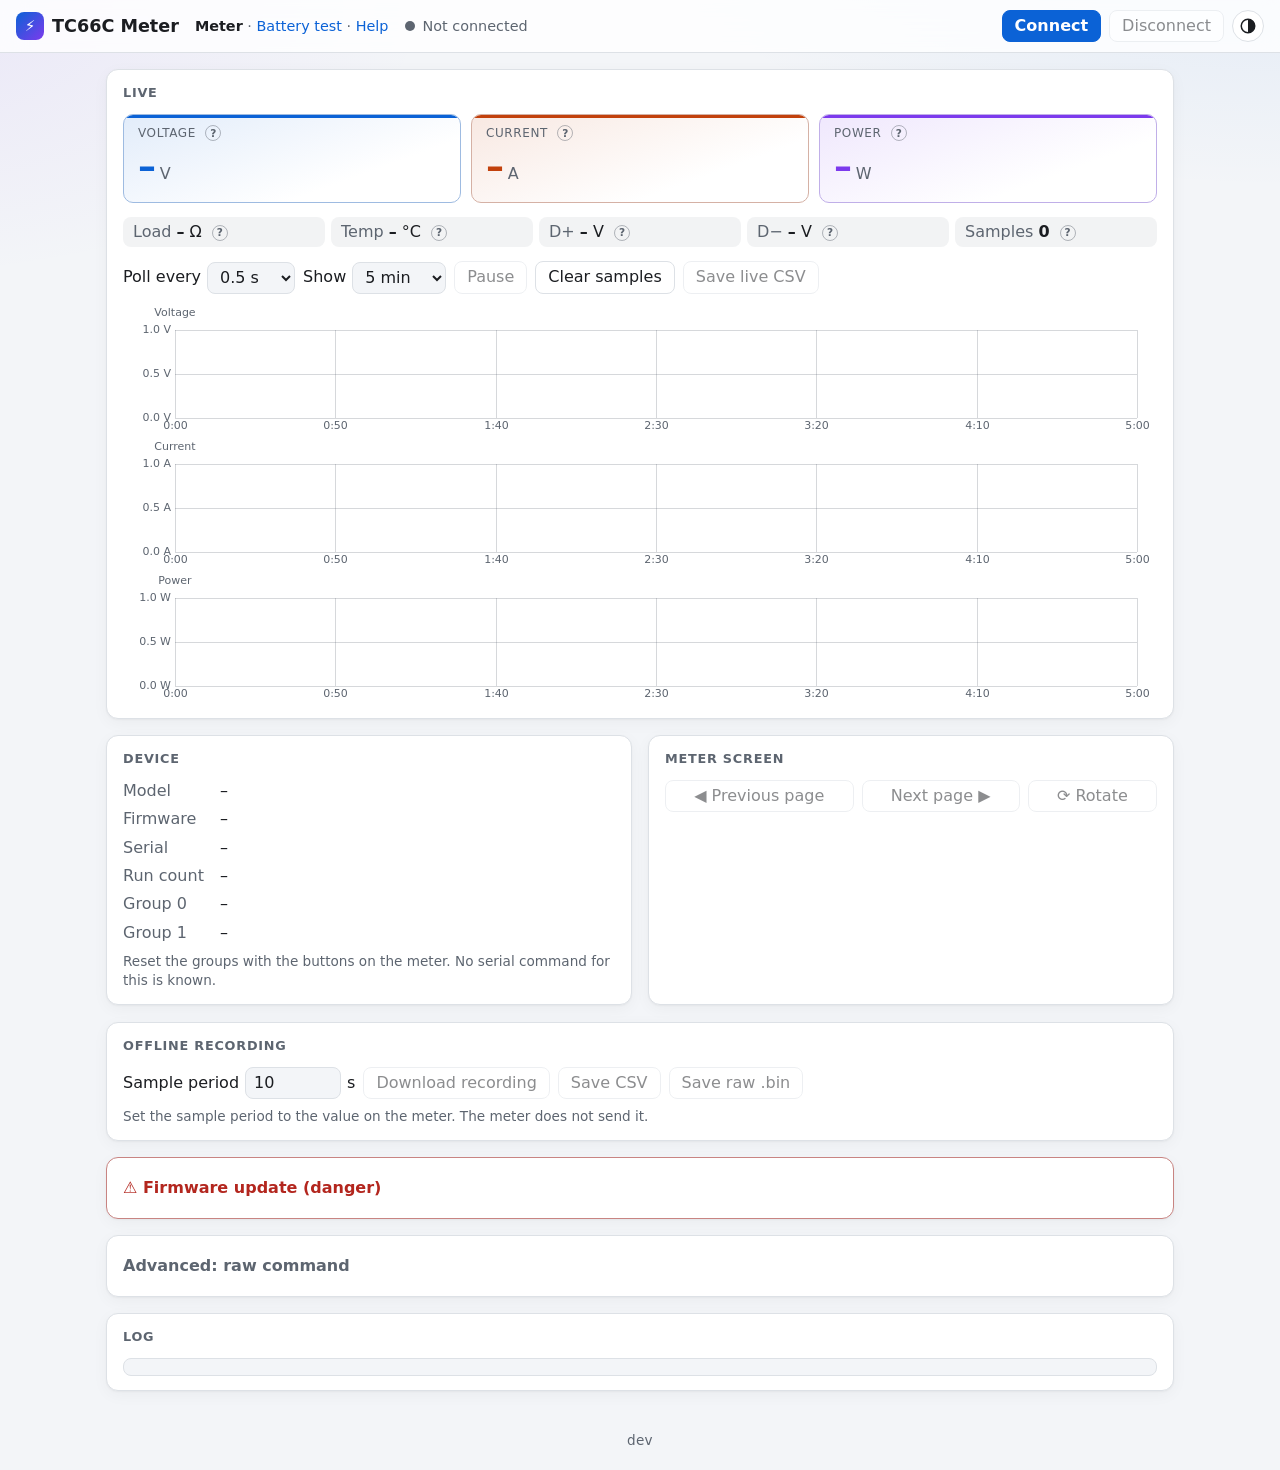
==== index.html @ 9e7e4afb "feat: add a help page and polish the value popovers Add help.html with a short description, a device" ====
<!doctype html>
<html lang="en">
<head>
<meta charset="utf-8">
<meta name="viewport" content="width=device-width, initial-scale=1, viewport-fit=cover">
<meta name="color-scheme" content="light dark">
<script>
// Apply the stored color scheme before the first paint. js/app.js has the toggle logic.
try { var s = localStorage.getItem('color-scheme'); document.querySelector('meta[name="color-scheme"]').content = (s === 'light' || s === 'dark') ? s : 'light dark'; } catch {}
</script>
<meta name="theme-color" content="#ffffff" media="(prefers-color-scheme: light)">
<meta name="theme-color" content="#1c1f23" media="(prefers-color-scheme: dark)">
<title>TC66C Meter</title>
<link rel="manifest" href="manifest.webmanifest">
<link rel="icon" href="icon.svg" type="image/svg+xml">
<link rel="stylesheet" href="css/style.css">
</head>
<body>
<header>
  <h1><span class="logo" aria-hidden="true">⚡</span>TC66C Meter</h1>
  <nav class="page-nav"><span aria-current="page">Meter</span> · <a href="battery.html">Battery test</a> · <a href="help.html">Help</a></nav>
  <div class="status" role="status" aria-live="polite">
    <span class="dot" id="status-dot"></span><span id="status-text">Not connected</span>
  </div>
  <div class="row header-actions">
    <button class="primary" id="connect">Connect</button>
    <button id="disconnect" disabled>Disconnect</button>
    <button class="icon-button" id="theme-toggle" data-theme-toggle type="button" aria-label="Theme: auto">
      <svg class="icon-auto" aria-hidden="true" viewBox="0 0 24 24" width="18" height="18"><circle cx="12" cy="12" r="9" fill="none" stroke="currentColor" stroke-width="2" /><path d="M12 3a9 9 0 0 1 0 18Z" fill="currentColor" /></svg>
      <svg class="icon-sun" aria-hidden="true" viewBox="0 0 24 24" width="18" height="18"><g fill="none" stroke="currentColor" stroke-width="2" stroke-linecap="round"><circle cx="12" cy="12" r="4.5" /><path d="M12 2v2M12 20v2M2 12h2M20 12h2M4.9 4.9l1.4 1.4M17.7 17.7l1.4 1.4M4.9 19.1l1.4-1.4M17.7 6.3l1.4-1.4" /></g></svg>
      <svg class="icon-moon" aria-hidden="true" viewBox="0 0 24 24" width="18" height="18"><path fill="currentColor" d="M21 12.8A9 9 0 1 1 11.2 3a7 7 0 0 0 9.8 9.8Z" /></svg>
      <span class="visually-hidden" data-theme-label>Theme: auto</span>
    </button>
  </div>
</header>
<main>
  <section id="unsupported" class="error-message" hidden>
    This browser has no Web Serial API. Use Chrome or Edge (or Firefox 151+), and open the page from a local file or from localhost/https.
  </section>

  <section aria-labelledby="live-heading">
    <h2 id="live-heading">Live</h2>
    <div class="readouts">
      <div class="readout voltage"><div class="label" data-unit="V">Voltage <button type="button" class="help-btn" popovertarget="help-voltage" aria-label="What is voltage?">?</button></div><span class="value" id="value-voltage">–</span><span class="unit">V</span></div>
      <div class="readout current"><div class="label" data-unit="A">Current <button type="button" class="help-btn" popovertarget="help-current" aria-label="What is current?">?</button></div><span class="value" id="value-current">–</span><span class="unit">A</span></div>
      <div class="readout power"><div class="label" data-unit="W">Power <button type="button" class="help-btn" popovertarget="help-power" aria-label="What is power?">?</button></div><span class="value" id="value-power">–</span><span class="unit">W</span></div>
    </div>
    <div class="secondary-values">
      <div><span>Load </span><b id="value-resistance">–</b> Ω <button type="button" class="help-btn" popovertarget="help-resistance" aria-label="What is load resistance?">?</button></div>
      <div><span>Temp </span><b id="value-temperature">–</b> °C <button type="button" class="help-btn" popovertarget="help-temperature" aria-label="What is temperature?">?</button></div>
      <div><span>D+ </span><b id="value-data-plus">–</b> V <button type="button" class="help-btn" popovertarget="help-data-plus" aria-label="What is D+?">?</button></div>
      <div><span>D− </span><b id="value-data-minus">–</b> V <button type="button" class="help-btn" popovertarget="help-data-minus" aria-label="What is D−?">?</button></div>
      <div><span>Samples </span><b id="value-sample-count">0</b> <button type="button" class="help-btn" popovertarget="help-sample-count" aria-label="What is the sample count?">?</button></div>
    </div>
    <!-- Help texts for the live values. Each one opens from its "?" button. -->
    <div popover id="help-voltage" class="help-pop">Bus voltage (VBUS) across the USB connector.</div>
    <div popover id="help-current" class="help-pop">Current on the bus. It rises when the load draws power.</div>
    <div popover id="help-power" class="help-pop">Power now. Power is voltage times current.</div>
    <div popover id="help-resistance" class="help-pop">Load resistance. The meter computes it from the voltage and the current.</div>
    <div popover id="help-temperature" class="help-pop">Internal temperature of the meter.</div>
    <div popover id="help-data-plus" class="help-pop">Voltage on the USB D+ data line. A charger sets D+ and D− to tell the device how much current it can draw. This is the charge mode.</div>
    <div popover id="help-data-minus" class="help-pop">Voltage on the USB D− data line. With D+, it shows the charger handshake, for example USB BC1.2 or Quick Charge.</div>
    <div popover id="help-sample-count" class="help-pop">Number of readings since you connected.</div>
    <div class="row">
      <label>Poll every
        <select id="poll-interval">
          <option value="250">0.25 s</option>
          <option value="500" selected>0.5 s</option>
          <option value="1000">1 s</option>
          <option value="2000">2 s</option>
          <option value="5000">5 s</option>
        </select>
      </label>
      <label>Show
        <select id="chart-window">
          <option value="60">1 min</option>
          <option value="300" selected>5 min</option>
          <option value="900">15 min</option>
          <option value="3600">1 h</option>
          <option value="0">all</option>
        </select>
      </label>
      <button id="pause" disabled>Pause</button>
      <button id="clear">Clear samples</button>
      <button id="save-live" disabled>Save live CSV</button>
    </div>
    <div class="charts" role="img" aria-label="Charts of voltage, current and power over time. The current values are shown above.">
      <canvas class="strip" id="chart-voltage"></canvas>
      <canvas class="strip" id="chart-current"></canvas>
      <canvas class="strip" id="chart-power"></canvas>
    </div>
  </section>

  <div class="two-columns">
    <section aria-labelledby="device-heading">
      <h2 id="device-heading">Device</h2>
      <dl class="info">
        <dt>Model</dt><dd id="device-model">–</dd>
        <dt>Firmware</dt><dd id="device-firmware">–</dd>
        <dt>Serial</dt><dd id="device-serial">–</dd>
        <dt>Run count</dt><dd id="device-run-count">–</dd>
        <dt>Group 0</dt><dd id="device-group-0">–</dd>
        <dt>Group 1</dt><dd id="device-group-1">–</dd>
      </dl>
      <p class="hint">Reset the groups with the buttons on the meter. No serial command for this is known.</p>
    </section>

    <section aria-labelledby="screen-heading">
      <h2 id="screen-heading">Meter screen</h2>
      <div class="row">
        <button data-command="lastp" disabled>◀ Previous page</button>
        <button data-command="nextp" disabled>Next page ▶</button>
        <button data-command="rotat" disabled>⟳ Rotate</button>
      </div>
    </section>
  </div>

  <section aria-labelledby="recording-heading">
    <h2 id="recording-heading">Offline recording</h2>
    <div class="row">
      <label>Sample period <input type="number" id="sample-period" min="1" max="3600" step="1" value="10"> s</label>
      <button id="download-recording" disabled>Download recording</button>
      <button id="save-recording-csv" disabled>Save CSV</button>
      <button id="save-recording-bin" disabled>Save raw .bin</button>
      <span id="recording-progress" class="hint" role="status"></span>
    </div>
    <p class="hint">Set the sample period to the value on the meter. The meter does not send it.</p>
    <div class="summary" id="recording-summary" hidden></div>
    <div class="charts" id="recording-charts" hidden role="img" aria-label="Charts of the offline recording. The summary is shown above.">
      <canvas class="strip" id="recording-chart-voltage"></canvas>
      <canvas class="strip" id="recording-chart-current"></canvas>
      <canvas class="strip" id="recording-chart-power"></canvas>
    </div>
  </section>

  <section class="danger" aria-labelledby="update-heading">
    <details id="update-details">
      <summary id="update-heading">⚠ Firmware update (danger)</summary>

      <div class="warn-box" role="alert">
        <strong>Warning.</strong> A firmware update can make the meter unusable (a "brick").
        <ul>
          <li>Flash <strong>only</strong> an official TC66 firmware image. A wrong file can destroy the meter.</li>
          <li>Do <strong>not</strong> unplug the meter during the update.</li>
          <li>Use a direct USB port. Do not use a hub.</li>
        </ul>
      </div>

      <h3>Step 1 — Enter bootloader mode</h3>
      <ol class="steps">
        <li>Disconnect the meter.</li>
        <li>Press and hold the <strong>K1</strong> button.</li>
        <li>Connect the meter while you hold K1.</li>
        <li>Release K1.</li>
        <li>Click <strong>Connect</strong> at the top, then <strong>Check mode</strong> below.</li>
      </ol>
      <div class="row">
        <button id="check-mode" disabled>Check mode</button>
        <span>Mode: <b id="update-mode">unknown</b></span>
      </div>

      <h3>Step 2 — Choose the firmware file</h3>
      <div class="row">
        <input type="file" id="firmware-file" accept=".bin,application/octet-stream">
      </div>
      <p id="firmware-info" class="hint"></p>

      <h3>Step 3 — Flash</h3>
      <label class="confirm">
        <input type="checkbox" id="update-confirm">
        I understand this can permanently brick the meter.
      </label>
      <div class="row">
        <button id="flash" class="danger-button" disabled>Flash firmware</button>
        <span id="flash-status" class="hint" role="status"></span>
      </div>
      <progress id="flash-progress" max="100" value="0" hidden></progress>
    </details>
  </section>

  <section aria-labelledby="raw-heading">
    <details>
      <summary id="raw-heading">Advanced: raw command</summary>
      <p class="hint">Sends ASCII text with no terminator, then shows all bytes until 0.5 s of silence. <b>update</b> puts the meter into the bootloader.</p>
      <form class="row" id="raw-form">
        <input id="raw-command" placeholder="e.g. query" autocomplete="off" spellcheck="false" maxlength="64">
        <button id="raw-send" type="submit" disabled>Send</button>
      </form>
      <pre id="raw-output" hidden></pre>
    </details>
  </section>

  <section aria-labelledby="log-heading">
    <h2 id="log-heading">Log</h2>
    <pre id="log" aria-live="polite"></pre>
  </section>
</main>
<footer class="app-foot">
  <span class="app-version" data-app-version>dev</span>
  <button class="link-button" id="app-update" data-app-update type="button" hidden>Update available — reload</button>
</footer>
<script src="js/version.js"></script>
<script src="js/tc66.js"></script>
<script src="js/chart.js"></script>
<script src="js/theme.js"></script>
<script src="js/app.js"></script>
<script src="js/pwa.js"></script>
<script src="js/update.js"></script>
</body>
</html>
---- css/style.css ----
:root {
  color-scheme: light dark;

  /* The theme toggle sets the meta element. These rules map it to the color-scheme property. */
  &:has(> head > meta[name="color-scheme"][content="light"]) { color-scheme: light; }
  &:has(> head > meta[name="color-scheme"][content="dark"]) { color-scheme: dark; }

  --background-light: #f3f5f8;
  --background-dark: #0f1114;
  --panel-light: #ffffff;
  --panel-dark: #1a1d22;
  --text-light: #1b1d21;
  --text-dark: #e6e8eb;
  --muted-light: #5d6570;
  --muted-dark: #9aa3ad;
  --border-light: #dde1e6;
  --border-dark: #2c3138;
  --accent-light: #0b62d6;
  --accent-dark: #5aa2ff;
  --on-accent-light: #ffffff;
  --on-accent-dark: #0b1a2e;
  --danger-light: #b3261e;
  --danger-dark: #ff8a80;
  --success-light: #1a7f37;
  --success-dark: #56d364;
  --voltage-light: #0b62d6;
  --voltage-dark: #5aa2ff;
  --current-light: #c2410c;
  --current-dark: #fb923c;
  --power-light: #7c3aed;
  --power-dark: #c4a1ff;

  /* Fallback for browsers without light-dark(): follow the system preference only. */
  --color-background: var(--background-light);
  --color-panel: var(--panel-light);
  --color-text: var(--text-light);
  --color-muted: var(--muted-light);
  --color-border: var(--border-light);
  --color-accent: var(--accent-light);
  --color-on-accent: var(--on-accent-light);
  --color-danger: var(--danger-light);
  --color-success: var(--success-light);
  --color-voltage: var(--voltage-light);
  --color-current: var(--current-light);
  --color-power: var(--power-light);

  @media (prefers-color-scheme: dark) {
    --color-background: var(--background-dark);
    --color-panel: var(--panel-dark);
    --color-text: var(--text-dark);
    --color-muted: var(--muted-dark);
    --color-border: var(--border-dark);
    --color-accent: var(--accent-dark);
    --color-on-accent: var(--on-accent-dark);
    --color-danger: var(--danger-dark);
    --color-success: var(--success-dark);
    --color-voltage: var(--voltage-dark);
    --color-current: var(--current-dark);
    --color-power: var(--power-dark);
  }

  /* light-dark() follows the color-scheme property, so the theme toggle works. */
  @supports (color: light-dark(white, black)) {
    --color-background: light-dark(var(--background-light), var(--background-dark));
    --color-panel: light-dark(var(--panel-light), var(--panel-dark));
    --color-text: light-dark(var(--text-light), var(--text-dark));
    --color-muted: light-dark(var(--muted-light), var(--muted-dark));
    --color-border: light-dark(var(--border-light), var(--border-dark));
    --color-accent: light-dark(var(--accent-light), var(--accent-dark));
    --color-on-accent: light-dark(var(--on-accent-light), var(--on-accent-dark));
    --color-danger: light-dark(var(--danger-light), var(--danger-dark));
    --color-success: light-dark(var(--success-light), var(--success-dark));
    --color-voltage: light-dark(var(--voltage-light), var(--voltage-dark));
    --color-current: light-dark(var(--current-light), var(--current-dark));
    --color-power: light-dark(var(--power-light), var(--power-dark));
  }

  --chart-grid: color-mix(in srgb, var(--color-muted) 25%, transparent);
  --chart-text: var(--color-muted);
  --shadow: 0 1px 2px rgb(0 0 0 / 0.04), 0 4px 16px rgb(0 0 0 / 0.04);
  --radius: 12px;
  --gutter: 16px;
  --target-size: 32px;
  @media (pointer: coarse) { --target-size: 44px; }
  @media (max-width: 480px) { --gutter: 10px; }

  accent-color: var(--color-accent);
  scrollbar-color: color-mix(in srgb, var(--color-muted) 60%, transparent) transparent;
  font-family: system-ui, -apple-system, "Segoe UI", Roboto, sans-serif;
}

* { box-sizing: border-box; }
[hidden] { display: none !important; }

.visually-hidden {
  position: absolute;
  width: 1px;
  height: 1px;
  overflow: hidden;
  clip-path: inset(50%);
  white-space: nowrap;
}

body {
  margin: 0;
  min-height: 100dvh;
  background:
    radial-gradient(60rem 30rem at 100% -10%, color-mix(in srgb, var(--color-accent) 10%, transparent), transparent 70%),
    radial-gradient(50rem 25rem at -10% 0%, color-mix(in srgb, var(--color-power) 8%, transparent), transparent 70%),
    var(--color-background);
  color: var(--color-text);
  line-height: 1.4;
  overflow-wrap: anywhere;
}

h1, h2, h3 { text-wrap: balance; }
p, li { text-wrap: pretty; }

/* ---------- Header ---------- */

header {
  display: flex;
  flex-wrap: wrap;
  gap: 8px 16px;
  align-items: center;
  padding: 10px max(var(--gutter), env(safe-area-inset-right, 0px)) 10px max(var(--gutter), env(safe-area-inset-left, 0px));
  padding-top: max(10px, env(safe-area-inset-top, 0px));
  border-bottom: 1px solid var(--color-border);
  background: color-mix(in srgb, var(--color-panel) 80%, transparent);
  backdrop-filter: blur(12px) saturate(1.4);
  position: sticky;
  top: 0;
  z-index: 10;
}
header h1 {
  font-size: 1.1rem;
  margin: 0;
  display: flex;
  align-items: center;
  gap: 8px;
  white-space: nowrap;
}
.logo {
  display: inline-grid;
  place-items: center;
  width: 28px;
  height: 28px;
  border-radius: 8px;
  font-size: 0.95rem;
  background: linear-gradient(135deg, var(--color-voltage), var(--color-power));
  color: #fff;
}
header .status { margin-right: auto; }
.header-actions { flex-wrap: nowrap; }

.icon-button {
  display: inline-grid;
  place-items: center;
  padding: 0;
  min-width: var(--target-size);
  border-radius: 50%;
}
.icon-button svg { grid-area: 1 / 1; transition: transform 0.3s ease, opacity 0.3s ease; }

/* The toggle shows the current state: an auto icon, a sun (light) or a moon (dark).
   js/theme.js sets data-state on the button. */
.icon-auto, .icon-sun, .icon-moon { display: none; }
[data-theme-toggle][data-state="auto"] .icon-auto,
[data-theme-toggle][data-state="light"] .icon-sun,
[data-theme-toggle][data-state="dark"] .icon-moon { display: revert; }

/* ---------- Layout ---------- */

main {
  max-width: 1100px;
  margin: 0 auto;
  padding: var(--gutter);
  padding-left: max(var(--gutter), env(safe-area-inset-left, 0px));
  padding-right: max(var(--gutter), env(safe-area-inset-right, 0px));
  padding-bottom: max(var(--gutter), env(safe-area-inset-bottom, 0px));
  display: grid;
  gap: var(--gutter);
}

section {
  background: var(--color-panel);
  border: 1px solid var(--color-border);
  border-radius: var(--radius);
  box-shadow: var(--shadow);
  padding: 14px 16px;
  min-width: 0;
  container-type: inline-size;
}

h2 {
  font-size: 0.8rem;
  margin: 0 0 12px;
  color: var(--color-muted);
  font-weight: 600;
  text-transform: uppercase;
  letter-spacing: 0.06em;
}

/* ---------- Controls ---------- */

button, select, input { font: inherit; color: inherit; }
button, select, input:not([type="checkbox"], [type="radio"], [type="file"]) { min-height: var(--target-size); }
button {
  background: var(--color-panel);
  border: 1px solid var(--color-border);
  border-radius: 8px;
  padding: 4px 12px;
  cursor: pointer;
  transition: border-color 0.15s, background-color 0.15s, transform 0.1s;
}
button:hover:not(:disabled) {
  border-color: var(--color-accent);
  background: color-mix(in srgb, var(--color-accent) 6%, var(--color-panel));
}
button:active:not(:disabled) { transform: scale(0.97); }
button:disabled { opacity: 0.5; cursor: not-allowed; }
button.primary {
  background: var(--color-accent);
  border-color: var(--color-accent);
  color: var(--color-on-accent);
  font-weight: 600;
}
button.primary:hover:not(:disabled) { background: color-mix(in srgb, var(--color-accent) 85%, var(--color-text)); }
:focus-visible { outline: 2px solid var(--color-accent); outline-offset: 2px; }
select, input {
  background: var(--color-background);
  border: 1px solid var(--color-border);
  border-radius: 8px;
  padding: 4px 8px;
}
input[type="number"] { width: 6em; }
label { display: inline-flex; gap: 6px; align-items: center; }

.row { display: flex; flex-wrap: wrap; gap: 8px; align-items: center; }

/* ---------- Status ---------- */

.status { display: flex; align-items: center; gap: 8px; color: var(--color-muted); font-size: 0.9rem; }
.dot { width: 10px; height: 10px; border-radius: 50%; background: var(--color-muted); flex: none; }
.dot.on { background: var(--color-success); animation: pulse 2s ease-out infinite; }
.dot.error { background: var(--color-danger); }
@keyframes pulse {
  from { box-shadow: 0 0 0 0 color-mix(in srgb, var(--color-success) 60%, transparent); }
  to { box-shadow: 0 0 0 8px transparent; }
}

/* ---------- Live readouts ---------- */

.readouts {
  display: grid;
  grid-template-columns: repeat(auto-fit, minmax(150px, 1fr));
  gap: 10px;
  margin-bottom: 14px;
}
.readout {
  --tint: var(--color-accent);
  position: relative;
  overflow: hidden;
  border: 1px solid color-mix(in srgb, var(--tint) 30%, var(--color-border));
  border-radius: 10px;
  padding: 10px 14px;
  background: linear-gradient(160deg, color-mix(in srgb, var(--tint) 12%, var(--color-panel)), var(--color-panel) 70%);
}
.readout::before {
  content: "";
  position: absolute;
  inset: 0 0 auto;
  height: 3px;
  background: var(--tint);
}
.readout.voltage { --tint: var(--color-voltage); }
.readout.current { --tint: var(--color-current); }
.readout.power { --tint: var(--color-power); }
.readout .label { font-size: 0.75rem; color: var(--color-muted); text-transform: uppercase; letter-spacing: 0.05em; }
.readout .value {
  font-size: clamp(1.5rem, 1rem + 2vw, 2.25rem);
  font-variant-numeric: tabular-nums;
  font-weight: 650;
  color: var(--tint);
  letter-spacing: -0.01em;
}
.readout .unit { font-size: 1rem; color: var(--color-muted); margin-left: 4px; }

.secondary-values {
  display: grid;
  grid-template-columns: repeat(auto-fit, minmax(130px, 1fr));
  gap: 6px;
  margin-bottom: 14px;
  font-variant-numeric: tabular-nums;
}
.secondary-values > div {
  padding: 4px 10px;
  border-radius: 8px;
  background: color-mix(in srgb, var(--color-muted) 8%, transparent);
}
.secondary-values span { color: var(--color-muted); }

.charts { display: grid; gap: 4px; margin-top: 12px; }
canvas.strip { display: block; width: 100%; height: 130px; }

/* Narrow sections, for example on a phone. */
@container (max-width: 520px) {
  .readouts { grid-template-columns: repeat(3, minmax(0, 1fr)); gap: 6px; }
  .readout { padding: 8px 8px 6px; }
  .readout .value { display: block; white-space: nowrap; font-size: clamp(0.9rem, 5.5cqi, 1.5rem); }
  .readout .unit { display: none; }
  .readout .label::after { content: " (" attr(data-unit) ")"; }
  .secondary-values { grid-template-columns: repeat(2, minmax(0, 1fr)); }
  canvas.strip { height: 110px; }
  .row > button, .row > label { flex: 1 1 auto; }
  .row > label > select { flex: 1; }
  .row > label > input[type="number"] { flex: 1; }
}

/* ---------- Device and other sections ---------- */

dl.info {
  display: grid;
  grid-template-columns: max-content 1fr;
  gap: 6px 16px;
  margin: 0;
  font-variant-numeric: tabular-nums;
}
dl.info dt { color: var(--color-muted); }
dl.info dd { margin: 0; }

.two-columns {
  display: grid;
  grid-template-columns: repeat(auto-fit, minmax(min(300px, 100%), 1fr));
  gap: var(--gutter);
}

.hint { color: var(--color-muted); font-size: 0.85rem; margin: 8px 0 0; }
.error-message { color: var(--color-danger); }
.summary { margin-top: 10px; }

pre {
  background: var(--color-background);
  border: 1px solid var(--color-border);
  border-radius: 8px;
  padding: 8px;
  overflow: auto;
  max-height: 260px;
  font-size: 0.8rem;
  margin: 8px 0 0;
  overflow-wrap: normal;
}

details summary {
  cursor: pointer;
  color: var(--color-muted);
  font-weight: 600;
  min-height: var(--target-size);
  display: flex;
  align-items: center;
}

/* ---------- Narrow header ---------- */

@media (max-width: 560px) {
  header .status { order: 3; width: 100%; font-size: 0.85rem; }
  header h1 { margin-right: auto; }
  header .status { margin-right: 0; }
}

@media (prefers-reduced-motion: reduce) {
  *, *::before, *::after { animation: none !important; transition: none !important; }
}

/* Firmware update (danger) */
section.danger { border-color: color-mix(in srgb, var(--color-danger) 50%, var(--color-border)); }
section.danger summary { color: var(--color-danger); }
section.danger h3 { font-size: 0.9rem; margin: 16px 0 6px; }
.warn-box {
  margin: 10px 0;
  padding: 10px 14px;
  border: 1px solid var(--color-danger);
  border-radius: 8px;
  background: color-mix(in srgb, var(--color-danger) 10%, transparent);
}
.warn-box ul { margin: 8px 0 0; padding-left: 20px; }
.warn-box li { margin: 2px 0; }
ol.steps { margin: 6px 0; padding-left: 22px; }
ol.steps li { margin: 3px 0; }
label.confirm { display: flex; gap: 8px; align-items: center; margin: 10px 0; }
button.danger-button {
  background: var(--color-danger);
  border-color: var(--color-danger);
  color: var(--color-background);
  font-weight: 600;
}
button.danger-button:disabled { background: var(--color-panel); color: inherit; }
progress { width: 100%; height: 14px; margin-top: 10px; }
#firmware-info.ok { color: var(--color-success); }
#firmware-info.bad { color: var(--color-danger); }

/* Page navigation */
.page-nav { font-size: 0.9rem; color: var(--color-muted); }
.page-nav a { color: var(--color-accent); text-decoration: none; }
.page-nav a:hover { text-decoration: underline; }
.page-nav [aria-current="page"] { font-weight: 600; color: var(--color-text); }

/* Battery test page */
.field-grid { display: grid; grid-template-columns: repeat(auto-fit, minmax(190px, 1fr)); gap: 10px; margin: 10px 0; }
.field-grid label { display: flex; flex-direction: column; gap: 4px; align-items: flex-start; font-size: 0.85rem; color: var(--color-muted); }
.field-grid input, .field-grid select { width: 100%; }
.stat-tiles { display: grid; grid-template-columns: repeat(auto-fit, minmax(120px, 1fr)); gap: 10px; margin: 14px 0; }
.tile { border: 1px solid var(--color-border); border-radius: 8px; padding: 8px 12px; font-variant-numeric: tabular-nums; }
.tile .label { font-size: 0.78rem; color: var(--color-muted); }
.tile .value { font-size: 1.5rem; font-weight: 600; }
.tile.strong { border-color: var(--color-accent); }
.tile.strong .value { color: var(--color-accent); }
.session-list { width: 100%; border-collapse: collapse; margin-top: 10px; font-variant-numeric: tabular-nums; }
.session-list th, .session-list td { text-align: left; padding: 6px 10px; border-bottom: 1px solid var(--color-border); }
.session-list th { font-size: 0.8rem; color: var(--color-muted); font-weight: 600; }
.session-list tr.selected { background: color-mix(in srgb, var(--color-accent) 12%, transparent); }
.file-button { display: inline-flex; align-items: center; background: var(--color-panel); border: 1px solid var(--color-border);
  border-radius: 6px; padding: 6px 12px; cursor: pointer; }
.file-button:hover { border-color: var(--color-accent); }
#view-session { margin-top: 16px; border-top: 1px solid var(--color-border); padding-top: 12px; }

/* uPlot interactive charts (battery page) */
.uchart { margin-bottom: 8px; width: 100%; }
.u-title { font-size: 0.8rem; color: var(--color-muted); font-weight: 600; }
.u-legend { font-size: 0.8rem; color: var(--color-text); }
.u-legend .u-marker { width: 10px; height: 10px; }
.u-legend .u-value { color: var(--color-text); font-variant-numeric: tabular-nums; }
.u-legend.u-inline .u-series { margin-right: 12px; }
.u-select { background: color-mix(in srgb, var(--color-accent) 18%, transparent); }
.u-cursor-x, .u-cursor-y { border-color: var(--color-muted); }

/* Footer with the build version and the update button. */
.app-foot {
  display: flex;
  align-items: center;
  justify-content: center;
  gap: 12px;
  flex-wrap: wrap;
  margin: 24px 16px 20px;
  color: var(--color-muted);
  font-size: 0.85rem;
}

.app-version {
  font-variant-numeric: tabular-nums;
  letter-spacing: 0.02em;
}

/* A text style button for the update action. */
.link-button {
  border: 1px solid var(--color-accent);
  background: color-mix(in srgb, var(--color-accent) 12%, transparent);
  color: var(--color-accent);
  border-radius: 999px;
  padding: 4px 12px;
  font-size: 0.85rem;
  cursor: pointer;
}

.link-button:hover:not(:disabled) {
  background: color-mix(in srgb, var(--color-accent) 20%, transparent);
}

.link-button:disabled {
  opacity: 0.6;
  cursor: default;
}

/* Help buttons and popovers for the live values. */
.help-btn {
  appearance: none;
  display: inline-flex;
  align-items: center;
  justify-content: center;
  width: 16px;
  height: 16px;
  min-height: 0;
  min-width: 0;
  flex: none;
  margin-left: 5px;
  padding: 0;
  border: 1px solid color-mix(in srgb, var(--color-muted) 45%, transparent);
  border-radius: 50%;
  background: transparent;
  color: var(--color-muted);
  font-size: 0.66rem;
  font-weight: 700;
  line-height: 1;
  cursor: pointer;
  vertical-align: middle;
  transition: color 0.12s ease, border-color 0.12s ease, background 0.12s ease;
}
.readout .label .help-btn { text-transform: none; }
.help-btn:hover {
  color: var(--color-accent);
  border-color: var(--color-accent);
  background: color-mix(in srgb, var(--color-accent) 12%, transparent);
}
.help-btn:focus-visible {
  outline: none;
  color: var(--color-accent);
  border-color: var(--color-accent);
  box-shadow: 0 0 0 3px color-mix(in srgb, var(--color-accent) 30%, transparent);
}

.help-pop {
  max-width: 260px;
  margin: 0;
  border: 1px solid color-mix(in srgb, var(--color-accent) 35%, var(--color-border));
  border-radius: 10px;
  background: var(--color-panel);
  color: var(--color-text);
  padding: 10px 12px;
  font-size: 0.8rem;
  line-height: 1.45;
  box-shadow: 0 10px 30px rgba(0, 0, 0, 0.3);
  /* Fade in on open where the browser supports it. */
  opacity: 0;
  transform: translateY(-4px);
  transition: opacity 0.14s ease, transform 0.14s ease, overlay 0.14s allow-discrete, display 0.14s allow-discrete;
}
.help-pop:popover-open {
  opacity: 1;
  transform: translateY(0);
}
@starting-style {
  .help-pop:popover-open {
    opacity: 0;
    transform: translateY(-4px);
  }
}

/* Place the popover under its button where the browser supports it. */
@supports (position-area: bottom) {
  .help-pop {
    position-area: bottom span-right;
    position-try-fallbacks: flip-block, flip-inline;
    margin-top: 8px;
  }
  /* A small caret that points up at the button. */
  .help-pop::before {
    content: "";
    position: absolute;
    top: -5px;
    left: 14px;
    width: 9px;
    height: 9px;
    background: var(--color-panel);
    border-top: 1px solid color-mix(in srgb, var(--color-accent) 35%, var(--color-border));
    border-left: 1px solid color-mix(in srgb, var(--color-accent) 35%, var(--color-border));
    transform: rotate(45deg);
  }
}

/* Help page. */
.prose { max-width: 760px; }
.prose section { margin-bottom: 26px; }
.prose h2 { margin-bottom: 8px; }
.prose p { line-height: 1.55; margin: 8px 0; }
.prose ul, .prose ol { line-height: 1.55; padding-left: 20px; margin: 8px 0; }
.prose li { margin: 4px 0; }
.prose code {
  font-size: 0.9em;
  padding: 1px 5px;
  border-radius: 5px;
  background: color-mix(in srgb, var(--color-muted) 14%, transparent);
}

.device-media {
  display: grid;
  grid-template-columns: repeat(auto-fit, minmax(240px, 1fr));
  gap: 16px;
  margin-top: 10px;
}
.device-figure,
.photo-slot {
  margin: 0;
  border: 1px solid var(--color-border);
  border-radius: 12px;
  background: var(--color-panel);
  padding: 14px;
  text-align: center;
}
.device-figure svg { width: 100%; height: auto; }
.device-figure figcaption,
.photo-slot figcaption {
  margin-top: 10px;
  font-size: 0.8rem;
  color: var(--color-muted);
}

.photo-slot { display: flex; flex-direction: column; }
.photo-img { width: 100%; height: auto; border-radius: 8px; }
.photo-ph { display: none; }
.photo-slot.is-empty .photo-img { display: none; }
.photo-slot.is-empty .photo-ph {
  display: flex;
  align-items: center;
  justify-content: center;
  flex: 1;
  min-height: 150px;
  border: 2px dashed color-mix(in srgb, var(--color-muted) 40%, transparent);
  border-radius: 8px;
  color: var(--color-muted);
  font-size: 0.9rem;
}

.link-list { list-style: none; padding-left: 0; }
.link-list li { margin: 6px 0; }
.link-list a { color: var(--color-accent); }

/* A small sample of the help button, shown in the text. */
.q-sample {
  display: inline-flex;
  align-items: center;
  justify-content: center;
  width: 16px;
  height: 16px;
  border: 1px solid color-mix(in srgb, var(--color-muted) 45%, transparent);
  border-radius: 50%;
  color: var(--color-muted);
  font-size: 0.66rem;
  font-weight: 700;
  vertical-align: middle;
}
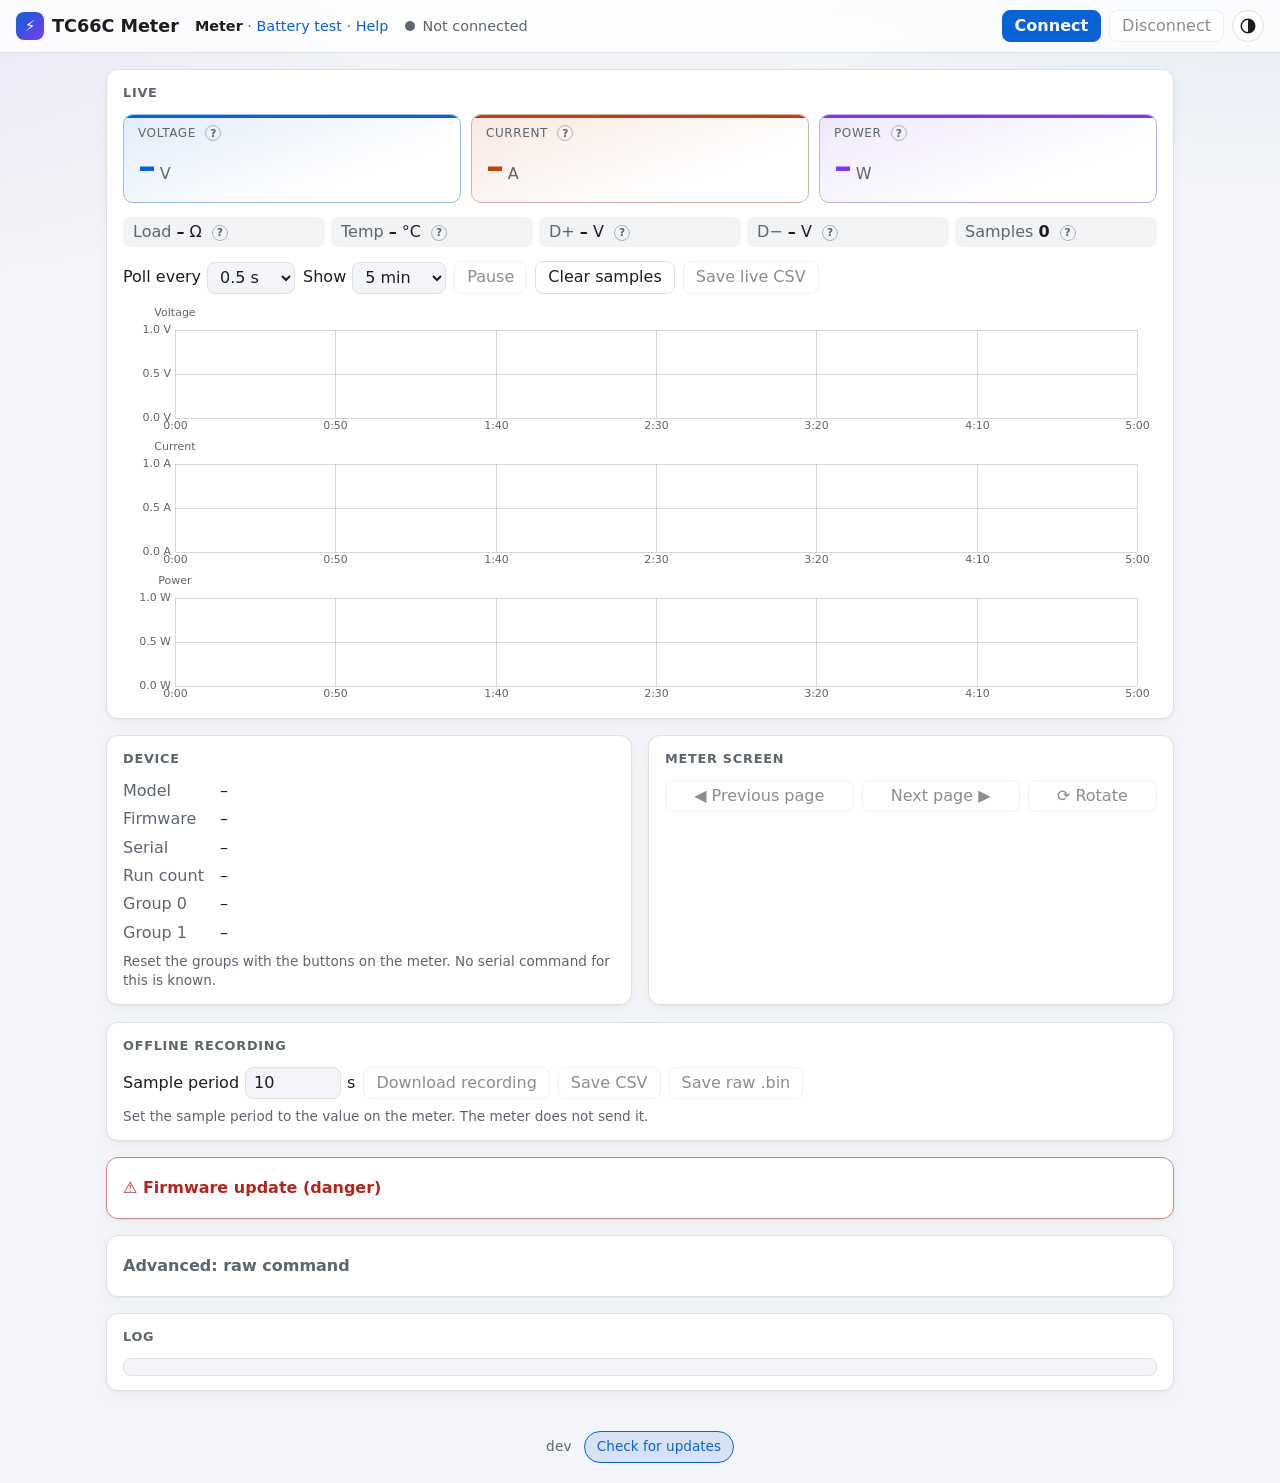
==== commit 822c5eae: "fix(pwa): serve the latest version and add an install button The service worker served old files fro" ====
--- a/index.html
+++ b/index.html
@@ -197,7 +197,8 @@
 </main>
 <footer class="app-foot">
   <span class="app-version" data-app-version>dev</span>
-  <button class="link-button" id="app-update" data-app-update type="button" hidden>Update available — reload</button>
+  <button class="link-button" id="app-check" data-app-check type="button" hidden>Check for updates</button>
+  <span class="app-update-message" data-app-update-message role="status" hidden></span>
 </footer>
 <script src="js/version.js"></script>
 <script src="js/tc66.js"></script>
--- a/css/style.css
+++ b/css/style.css
@@ -409,10 +409,13 @@
 .field-grid { display: grid; grid-template-columns: repeat(auto-fit, minmax(190px, 1fr)); gap: 10px; margin: 10px 0; }
 .field-grid label { display: flex; flex-direction: column; gap: 4px; align-items: flex-start; font-size: 0.85rem; color: var(--color-muted); }
 .field-grid input, .field-grid select { width: 100%; }
-.stat-tiles { display: grid; grid-template-columns: repeat(auto-fit, minmax(120px, 1fr)); gap: 10px; margin: 14px 0; }
-.tile { border: 1px solid var(--color-border); border-radius: 8px; padding: 8px 12px; font-variant-numeric: tabular-nums; }
+.stat-tiles { display: grid; grid-template-columns: repeat(auto-fit, minmax(140px, 1fr)); gap: 10px; margin: 14px 0; }
+.tile { border: 1px solid var(--color-border); border-radius: 8px; padding: 8px 12px; font-variant-numeric: tabular-nums;
+  min-width: 0; container-type: inline-size; }
 .tile .label { font-size: 0.78rem; color: var(--color-muted); }
-.tile .value { font-size: 1.5rem; font-weight: 600; }
+.tile .value { font-size: clamp(1.1rem, 14cqi, 1.5rem); font-weight: 600; white-space: nowrap; }
+.tile .note { font-size: 0.72rem; color: var(--color-muted); min-height: 1lh; overflow-wrap: anywhere; }
+.tile.wide { grid-column: span 2; }
 .tile.strong { border-color: var(--color-accent); }
 .tile.strong .value { color: var(--color-accent); }
 .session-list { width: 100%; border-collapse: collapse; margin-top: 10px; font-variant-numeric: tabular-nums; }
@@ -628,3 +631,40 @@
   font-weight: 700;
   vertical-align: middle;
 }
+
+/* Efficiency ranges on the help page. */
+.eff-table { border-collapse: collapse; margin: 8px 0; font-size: 0.9rem; }
+.eff-table th { font-size: 0.8rem; color: var(--color-muted); }
+.eff-table th, .eff-table td { border-bottom: 1px solid var(--color-border); padding: 6px 10px; text-align: left; vertical-align: top; }
+.eff-table td:first-child { white-space: nowrap; font-weight: 600; font-variant-numeric: tabular-nums; }
+
+/* A link inside a help popover. */
+.help-pop a { display: block; margin-top: 6px; color: var(--color-accent); }
+
+/* Banner for a new version. It stays at the bottom until the user reloads or closes it. */
+.update-banner {
+  position: fixed;
+  left: 50%;
+  bottom: max(16px, env(safe-area-inset-bottom));
+  transform: translateX(-50%);
+  z-index: 50;
+  display: flex;
+  align-items: center;
+  gap: 10px;
+  width: max-content;
+  max-width: calc(100vw - 32px);
+  padding: 8px 8px 8px 16px;
+  border: 1px solid color-mix(in srgb, var(--color-accent) 45%, var(--color-border));
+  border-radius: 12px;
+  background: var(--color-panel);
+  color: var(--color-text);
+  box-shadow: 0 10px 30px rgba(0, 0, 0, 0.3);
+  font-size: 0.9rem;
+}
+.update-banner span { flex: 1; }
+
+/* Header button that opens the install dialog of the browser. */
+.install-button {
+  border-color: var(--color-accent);
+  color: var(--color-accent);
+}
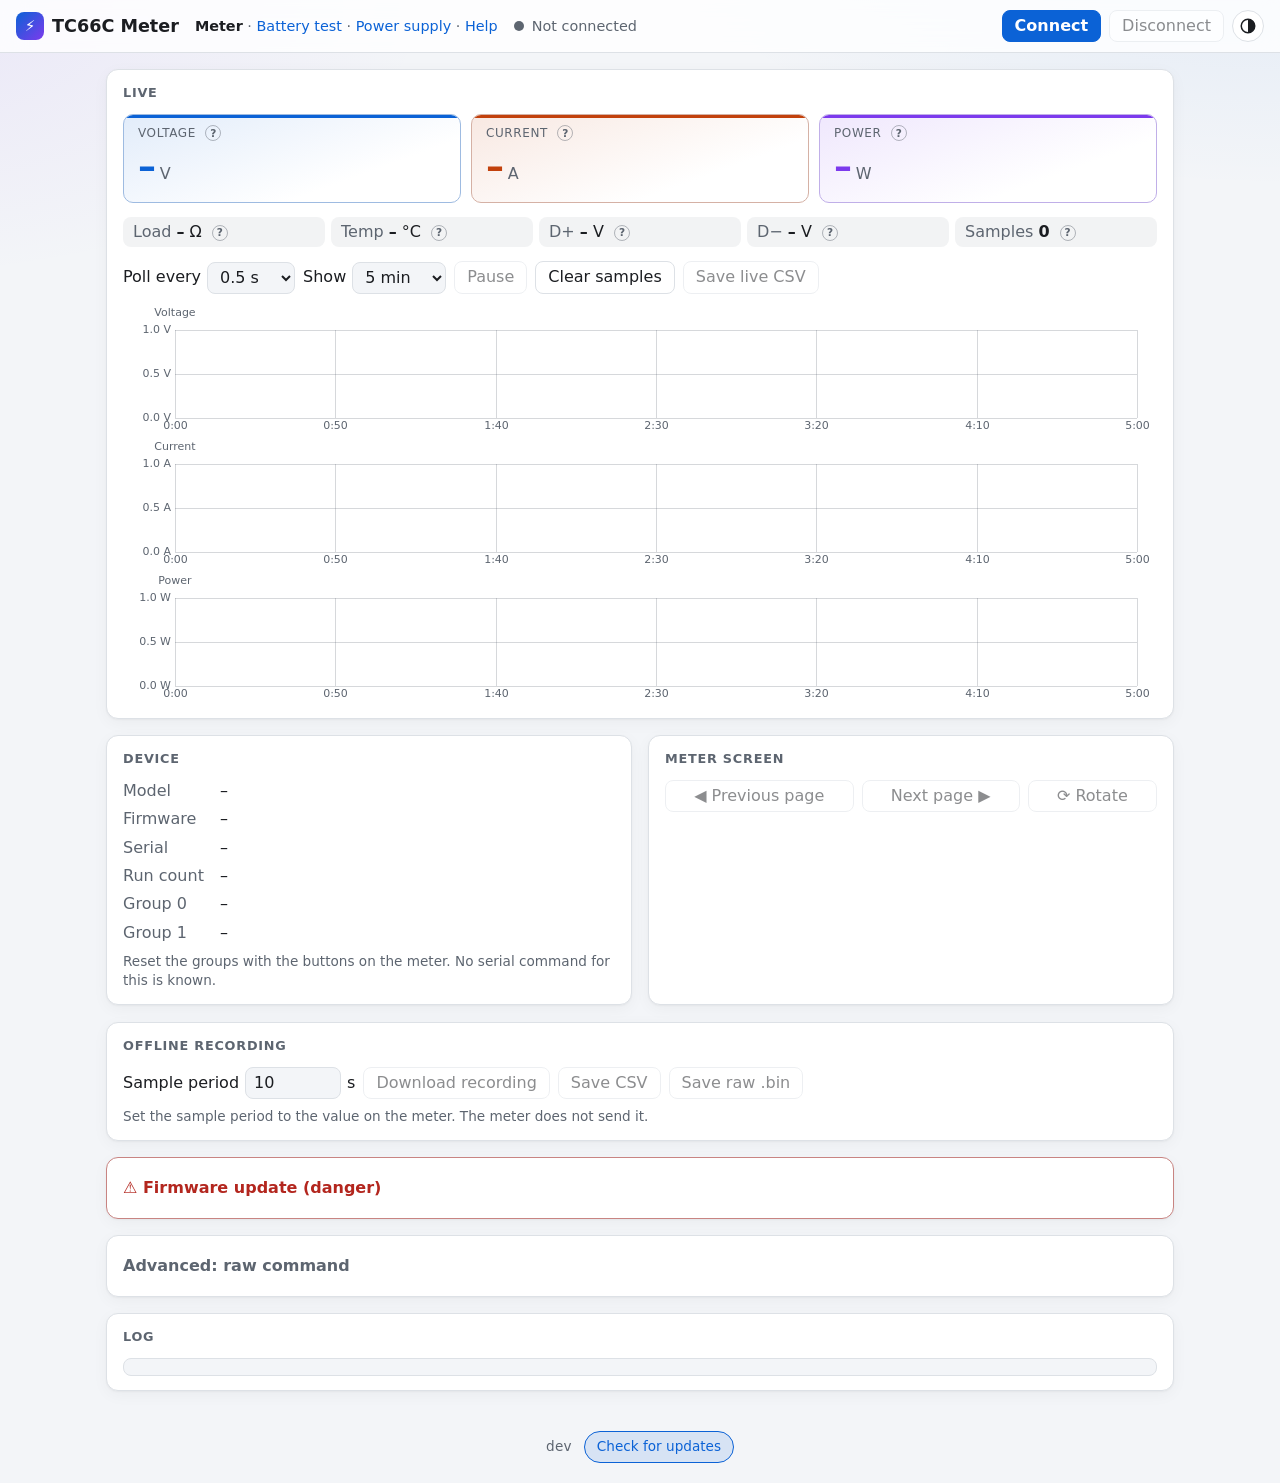
==== commit 40cf950c: "feat(dps): link the power supply page and cache it offline Add the page to the navigation of all pag" ====
--- a/index.html
+++ b/index.html
@@ -18,7 +18,7 @@
 <body>
 <header>
   <h1><span class="logo" aria-hidden="true">⚡</span>TC66C Meter</h1>
-  <nav class="page-nav"><span aria-current="page">Meter</span> · <a href="battery.html">Battery test</a> · <a href="help.html">Help</a></nav>
+  <nav class="page-nav"><span aria-current="page">Meter</span> · <a href="battery.html">Battery test</a> · <a href="dps.html">Power supply</a> · <a href="help.html">Help</a></nav>
   <div class="status" role="status" aria-live="polite">
     <span class="dot" id="status-dot"></span><span id="status-text">Not connected</span>
   </div>
--- a/css/style.css
+++ b/css/style.css
@@ -29,6 +29,10 @@
   --current-dark: #fb923c;
   --power-light: #7c3aed;
   --power-dark: #c4a1ff;
+  --input-light: #0f766e;
+  --input-dark: #2dd4bf;
+  --warning-light: #a16207;
+  --warning-dark: #facc15;
 
   /* Fallback for browsers without light-dark(): follow the system preference only. */
   --color-background: var(--background-light);
@@ -43,6 +47,8 @@
   --color-voltage: var(--voltage-light);
   --color-current: var(--current-light);
   --color-power: var(--power-light);
+  --color-input: var(--input-light);
+  --color-warning: var(--warning-light);
 
   @media (prefers-color-scheme: dark) {
     --color-background: var(--background-dark);
@@ -57,6 +63,8 @@
     --color-voltage: var(--voltage-dark);
     --color-current: var(--current-dark);
     --color-power: var(--power-dark);
+    --color-input: var(--input-dark);
+    --color-warning: var(--warning-dark);
   }
 
   /* light-dark() follows the color-scheme property, so the theme toggle works. */
@@ -73,6 +81,8 @@
     --color-voltage: light-dark(var(--voltage-light), var(--voltage-dark));
     --color-current: light-dark(var(--current-light), var(--current-dark));
     --color-power: light-dark(var(--power-light), var(--power-dark));
+    --color-input: light-dark(var(--input-light), var(--input-dark));
+    --color-warning: light-dark(var(--warning-light), var(--warning-dark));
   }
 
   --chart-grid: color-mix(in srgb, var(--color-muted) 25%, transparent);
@@ -668,3 +678,36 @@
   border-color: var(--color-accent);
   color: var(--color-accent);
 }
+
+/* Power supply page */
+.readout.input { --tint: var(--color-input); }
+.dps-badges { display: flex; flex-wrap: wrap; gap: 6px; margin-bottom: 12px; }
+.badge {
+  --tint: var(--color-muted);
+  display: inline-flex;
+  align-items: center;
+  padding: 3px 10px;
+  border: 1px solid color-mix(in srgb, var(--tint) 50%, var(--color-border));
+  border-radius: 999px;
+  background: color-mix(in srgb, var(--tint) 12%, transparent);
+  color: var(--tint);
+  font-size: 0.8rem;
+  font-weight: 600;
+  font-variant-numeric: tabular-nums;
+}
+.badge[data-state="on"], .badge[data-state="ok"] { --tint: var(--color-success); }
+.badge[data-state="warn"] { --tint: var(--color-warning); }
+.badge[data-state="error"] { --tint: var(--color-danger); }
+button.output-button { font-weight: 600; }
+button.output-button[data-state="on"] {
+  background: var(--color-success);
+  border-color: var(--color-success);
+  color: var(--color-background);
+}
+.device-controls { margin-top: 12px; }
+.table-scroll { overflow-x: auto; }
+.preset-table th[scope="row"] { font-size: 0.9rem; color: var(--color-text); }
+.preset-table td, .preset-table th { white-space: nowrap; }
+@container (max-width: 520px) {
+  .readouts:has(> .readout:nth-child(4)) { grid-template-columns: repeat(2, minmax(0, 1fr)); }
+}
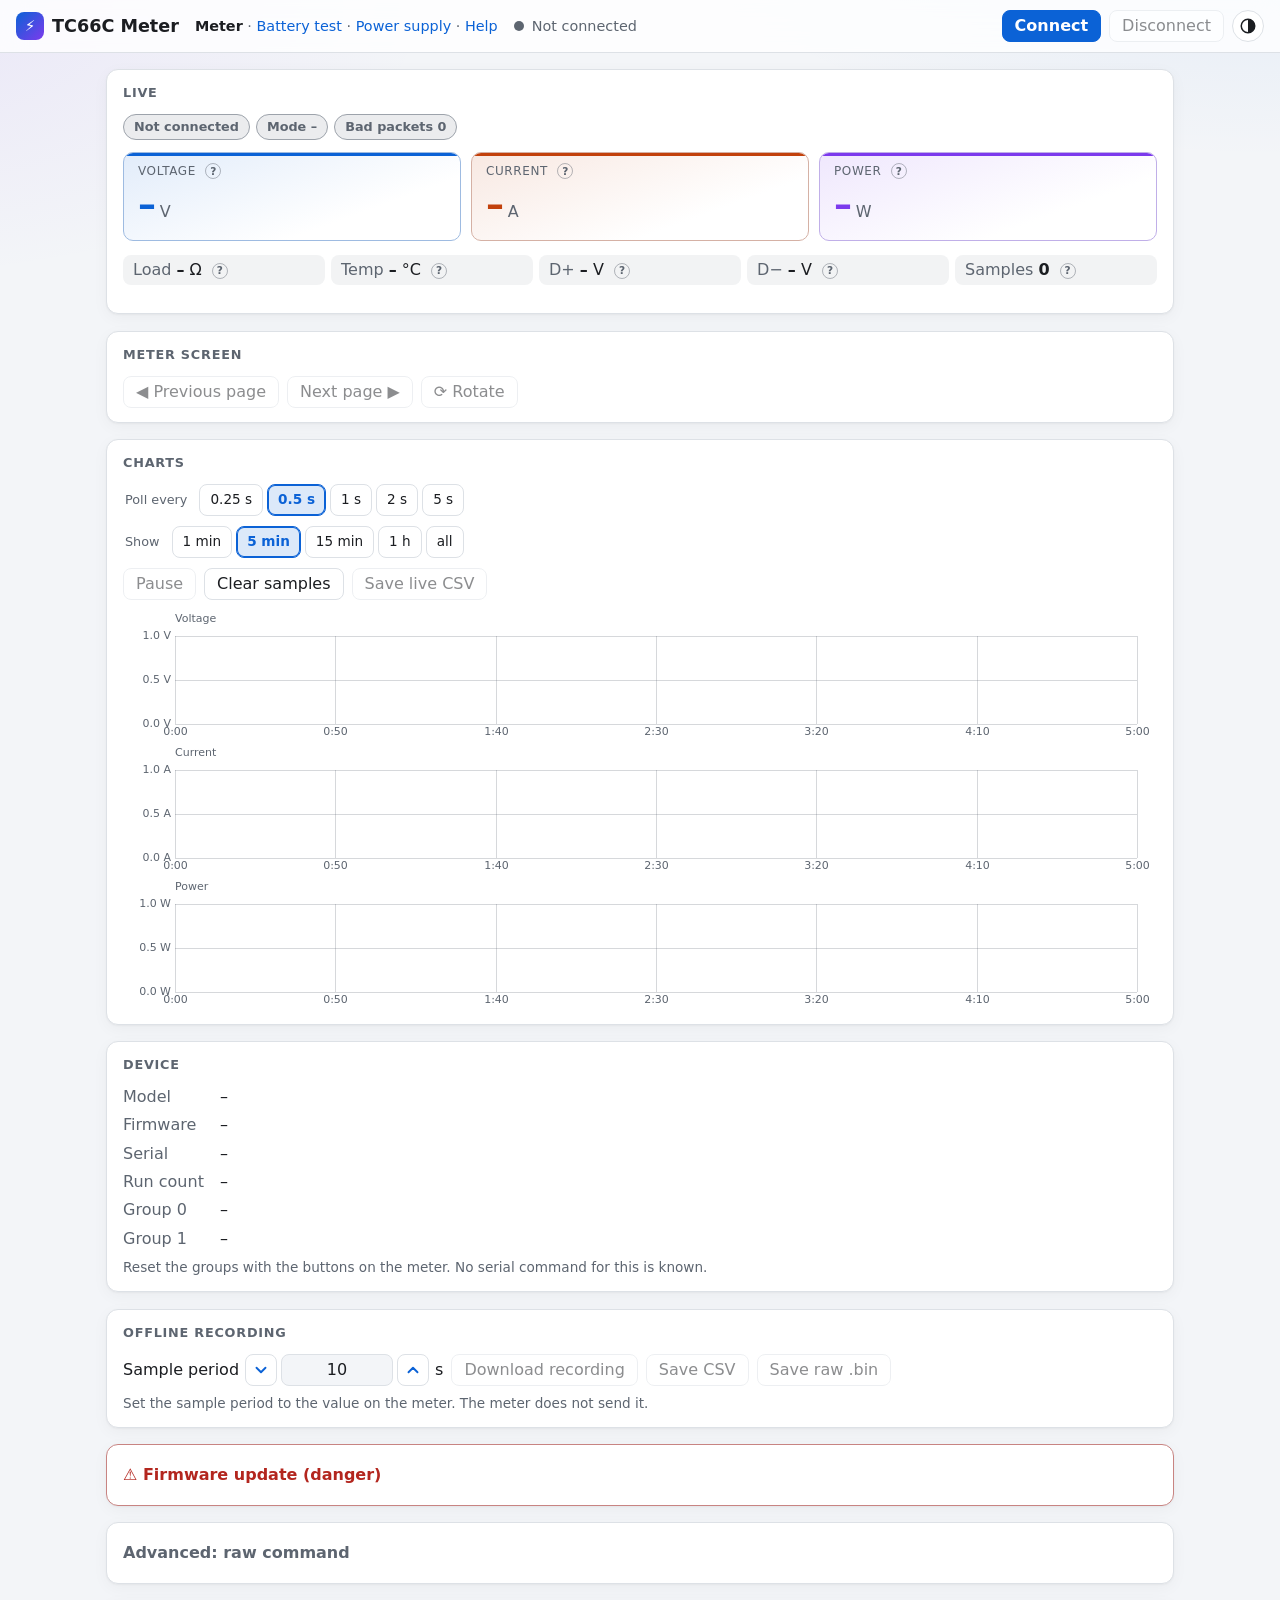
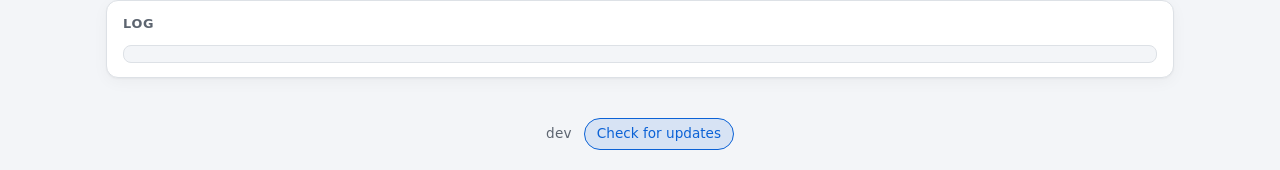
==== commit db89aee6: "feat: add stepper controls and switches to all pages Give the power supply page arrow buttons, step " ====
--- a/index.html
+++ b/index.html
@@ -40,6 +40,11 @@
 
   <section aria-labelledby="live-heading">
     <h2 id="live-heading">Live</h2>
+    <div class="dps-badges" aria-label="Meter state">
+      <span class="badge" id="badge-connection" data-state="neutral">Not connected</span>
+      <span class="badge" id="badge-mode" data-state="neutral">Mode –</span>
+      <span class="badge" id="badge-packets" data-state="neutral">Bad packets 0</span>
+    </div>
     <div class="readouts">
       <div class="readout voltage"><div class="label" data-unit="V">Voltage <button type="button" class="help-btn" popovertarget="help-voltage" aria-label="What is voltage?">?</button></div><span class="value" id="value-voltage">–</span><span class="unit">V</span></div>
       <div class="readout current"><div class="label" data-unit="A">Current <button type="button" class="help-btn" popovertarget="help-current" aria-label="What is current?">?</button></div><span class="value" id="value-current">–</span><span class="unit">A</span></div>
@@ -61,28 +66,41 @@
     <div popover id="help-data-plus" class="help-pop">Voltage on the USB D+ data line. A charger sets D+ and D− to tell the device how much current it can draw. This is the charge mode.</div>
     <div popover id="help-data-minus" class="help-pop">Voltage on the USB D− data line. With D+, it shows the charger handshake, for example USB BC1.2 or Quick Charge.</div>
     <div popover id="help-sample-count" class="help-pop">Number of readings since you connected.</div>
+  </section>
+
+  <section aria-labelledby="screen-heading">
+    <h2 id="screen-heading">Meter screen</h2>
     <div class="row">
-      <label>Poll every
-        <select id="poll-interval">
-          <option value="250">0.25 s</option>
-          <option value="500" selected>0.5 s</option>
-          <option value="1000">1 s</option>
-          <option value="2000">2 s</option>
-          <option value="5000">5 s</option>
-        </select>
-      </label>
-      <label>Show
-        <select id="chart-window">
-          <option value="60">1 min</option>
-          <option value="300" selected>5 min</option>
-          <option value="900">15 min</option>
-          <option value="3600">1 h</option>
-          <option value="0">all</option>
-        </select>
-      </label>
-      <button id="pause" disabled>Pause</button>
-      <button id="clear">Clear samples</button>
-      <button id="save-live" disabled>Save live CSV</button>
+      <button data-command="lastp" disabled>◀ Previous page</button>
+      <button data-command="nextp" disabled>Next page ▶</button>
+      <button data-command="rotat" disabled>⟳ Rotate</button>
+    </div>
+  </section>
+
+  <section aria-labelledby="charts-heading">
+    <h2 id="charts-heading">Charts</h2>
+    <div class="chart-controls">
+      <fieldset class="segmented" id="poll-interval">
+        <legend>Poll every</legend>
+        <label><input type="radio" name="poll-interval" value="250"><span>0.25 s</span></label>
+        <label><input type="radio" name="poll-interval" value="500" checked><span>0.5 s</span></label>
+        <label><input type="radio" name="poll-interval" value="1000"><span>1 s</span></label>
+        <label><input type="radio" name="poll-interval" value="2000"><span>2 s</span></label>
+        <label><input type="radio" name="poll-interval" value="5000"><span>5 s</span></label>
+      </fieldset>
+      <fieldset class="segmented" id="chart-window">
+        <legend>Show</legend>
+        <label><input type="radio" name="chart-window" value="60"><span>1 min</span></label>
+        <label><input type="radio" name="chart-window" value="300" checked><span>5 min</span></label>
+        <label><input type="radio" name="chart-window" value="900"><span>15 min</span></label>
+        <label><input type="radio" name="chart-window" value="3600"><span>1 h</span></label>
+        <label><input type="radio" name="chart-window" value="0"><span>all</span></label>
+      </fieldset>
+      <div class="row">
+        <button id="pause" disabled>Pause</button>
+        <button id="clear">Clear samples</button>
+        <button id="save-live" disabled>Save live CSV</button>
+      </div>
     </div>
     <div class="charts" role="img" aria-label="Charts of voltage, current and power over time. The current values are shown above.">
       <canvas class="strip" id="chart-voltage"></canvas>
@@ -91,34 +109,23 @@
     </div>
   </section>
 
-  <div class="two-columns">
-    <section aria-labelledby="device-heading">
-      <h2 id="device-heading">Device</h2>
-      <dl class="info">
-        <dt>Model</dt><dd id="device-model">–</dd>
-        <dt>Firmware</dt><dd id="device-firmware">–</dd>
-        <dt>Serial</dt><dd id="device-serial">–</dd>
-        <dt>Run count</dt><dd id="device-run-count">–</dd>
-        <dt>Group 0</dt><dd id="device-group-0">–</dd>
-        <dt>Group 1</dt><dd id="device-group-1">–</dd>
-      </dl>
-      <p class="hint">Reset the groups with the buttons on the meter. No serial command for this is known.</p>
-    </section>
-
-    <section aria-labelledby="screen-heading">
-      <h2 id="screen-heading">Meter screen</h2>
-      <div class="row">
-        <button data-command="lastp" disabled>◀ Previous page</button>
-        <button data-command="nextp" disabled>Next page ▶</button>
-        <button data-command="rotat" disabled>⟳ Rotate</button>
-      </div>
-    </section>
-  </div>
+  <section aria-labelledby="device-heading">
+    <h2 id="device-heading">Device</h2>
+    <dl class="info">
+      <dt>Model</dt><dd id="device-model">–</dd>
+      <dt>Firmware</dt><dd id="device-firmware">–</dd>
+      <dt>Serial</dt><dd id="device-serial">–</dd>
+      <dt>Run count</dt><dd id="device-run-count">–</dd>
+      <dt>Group 0</dt><dd id="device-group-0">–</dd>
+      <dt>Group 1</dt><dd id="device-group-1">–</dd>
+    </dl>
+    <p class="hint">Reset the groups with the buttons on the meter. No serial command for this is known.</p>
+  </section>
 
   <section aria-labelledby="recording-heading">
     <h2 id="recording-heading">Offline recording</h2>
     <div class="row">
-      <label>Sample period <input type="number" id="sample-period" min="1" max="3600" step="1" value="10"> s</label>
+      <label>Sample period <input type="number" id="sample-period" min="1" max="3600" step="1" value="10" data-stepper="sample period"> s</label>
       <button id="download-recording" disabled>Download recording</button>
       <button id="save-recording-csv" disabled>Save CSV</button>
       <button id="save-recording-bin" disabled>Save raw .bin</button>
@@ -203,6 +210,7 @@
 <script src="js/version.js"></script>
 <script src="js/tc66.js"></script>
 <script src="js/chart.js"></script>
+<script src="js/stepper.js"></script>
 <script src="js/theme.js"></script>
 <script src="js/app.js"></script>
 <script src="js/pwa.js"></script>
--- a/css/style.css
+++ b/css/style.css
@@ -698,16 +698,224 @@
 .badge[data-state="on"], .badge[data-state="ok"] { --tint: var(--color-success); }
 .badge[data-state="warn"] { --tint: var(--color-warning); }
 .badge[data-state="error"] { --tint: var(--color-danger); }
-button.output-button { font-weight: 600; }
-button.output-button[data-state="on"] {
-  background: var(--color-success);
+.device-controls { margin-top: 14px; display: grid; gap: 14px; }
+
+/* Switch: <input type="checkbox" switch role="switch">. Chrome and Firefox have no native switch yet,
+   so the same style draws the track and the thumb in all browsers. The thumb is a background layer. */
+.switch-field { display: inline-flex; align-items: center; gap: 10px; cursor: pointer; min-block-size: var(--target-size); }
+input[type="checkbox"][switch] {
+  --switch-width: 2.75rem;
+  --switch-height: 1.5rem;
+  --thumb-size: calc(var(--switch-height) - 6px);
+  appearance: none;
+  flex: none;
+  margin: 0;
+  inline-size: var(--switch-width);
+  block-size: var(--switch-height);
+  border: 1px solid color-mix(in srgb, var(--color-muted) 80%, var(--color-border));
+  border-radius: 999px;
+  background-color: color-mix(in srgb, var(--color-muted) 30%, var(--color-panel));
+  background-image: radial-gradient(circle closest-side, #fff 92%, transparent 100%);
+  background-repeat: no-repeat;
+  background-size: var(--thumb-size) var(--thumb-size);
+  background-position: 2px center;
+  cursor: pointer;
+}
+input[type="checkbox"][switch]:checked {
   border-color: var(--color-success);
-  color: var(--color-background);
-}
-.device-controls { margin-top: 12px; }
+  background-color: var(--color-success);
+  background-position: right 2px center;
+}
+input[type="checkbox"][switch]:focus-visible { outline: 3px solid var(--color-accent); outline-offset: 3px; }
+input[type="checkbox"][switch]:disabled { opacity: 0.5; cursor: not-allowed; }
+@media (prefers-reduced-motion: no-preference) {
+  input[type="checkbox"][switch] { transition: background-position 0.15s ease, background-color 0.15s ease; }
+}
+.switch-large input[type="checkbox"][switch] { --switch-width: 3.75rem; --switch-height: 2rem; }
+.switch-large { font-weight: 600; font-size: 1.05rem; }
+.switch-large b { font-variant-numeric: tabular-nums; }
+
+/* Output panel: a colored edge shows the output state. */
+.output-panel { border-inline-start: 4px solid var(--color-border); }
+.output-panel[data-output="on"] { border-inline-start-color: var(--color-success); }
+.output-panel[data-output="on"] #output-state { color: var(--color-success); }
+.output-head { display: flex; flex-wrap: wrap; align-items: center; justify-content: space-between; gap: 8px 16px; margin-bottom: 12px; }
+.output-head h2 { margin: 0; }
+
+.setpoints { display: grid; grid-template-columns: repeat(auto-fit, minmax(min(280px, 100%), 1fr)); gap: 12px; }
+fieldset.setpoint {
+  margin: 0;
+  min-inline-size: 0;
+  padding: 10px 14px 12px;
+  border: 1px solid var(--color-border);
+  border-radius: 10px;
+  background: color-mix(in srgb, var(--color-muted) 5%, transparent);
+}
+.setpoint > legend {
+  padding: 0 6px;
+  font-size: 0.8rem;
+  font-weight: 600;
+  color: var(--color-muted);
+  text-transform: uppercase;
+  letter-spacing: 0.05em;
+}
+.setpoint-readback { text-transform: none; letter-spacing: 0; font-weight: 400; margin-inline-start: 6px; font-variant-numeric: tabular-nums; }
+.setpoint[data-setpoint="voltage"] { --tint: var(--color-voltage); }
+.setpoint[data-setpoint="current"] { --tint: var(--color-current); }
+
+.setpoint-dial { display: grid; grid-template-columns: auto minmax(0, 1fr) auto; align-items: center; gap: 8px; }
+.step-button {
+  display: inline-grid;
+  place-items: center;
+  min-inline-size: max(var(--target-size), 2.75rem);
+  min-block-size: max(var(--target-size), 2.75rem);
+  padding: 0;
+  border-radius: 10px;
+  color: var(--tint);
+  touch-action: manipulation; /* No double-tap zoom on fast taps. */
+  user-select: none;
+  -webkit-user-select: none;
+}
+.step-button:focus-visible { outline: 3px solid var(--color-accent); outline-offset: 2px; }
+.setpoint-value {
+  display: flex;
+  align-items: baseline;
+  justify-content: center;
+  gap: 4px;
+  min-inline-size: 0;
+}
+.setpoint-value input {
+  inline-size: 6.5ch; /* Fallback width. field-sizing fits the input to the number where supported. */
+  field-sizing: content;
+  min-inline-size: 3ch;
+  max-inline-size: 100%;
+  padding: 2px 4px;
+  border: 1px solid transparent;
+  border-radius: 8px;
+  background: transparent;
+  color: var(--tint);
+  font-size: clamp(1.6rem, 1.1rem + 2.5cqi, 2.4rem);
+  font-weight: 650;
+  font-variant-numeric: tabular-nums;
+  text-align: center;
+  appearance: textfield; /* Hide the small native spin buttons. The page has its own arrows. */
+  -moz-appearance: textfield;
+}
+.setpoint-value input::-webkit-inner-spin-button,
+.setpoint-value input::-webkit-outer-spin-button { -webkit-appearance: none; margin: 0; }
+.setpoint-value input:hover:not(:disabled) { border-color: var(--color-border); }
+.setpoint-value input:focus-visible { outline: none; border-color: var(--tint); background: var(--color-background); }
+.setpoint-unit { color: var(--color-muted); font-size: 1rem; }
+
+/* Show the error only after interaction (:user-invalid), or after the page refused to send (aria-invalid). */
+.error-msg { display: none; margin: 6px 0 0; color: var(--color-danger); font-size: 0.85rem; }
+.setpoint-value input:is(:user-invalid, [aria-invalid="true"]) { border-color: var(--color-danger); background: color-mix(in srgb, var(--color-danger) 10%, transparent); }
+.setpoint:has(input:is(:user-invalid, [aria-invalid="true"])) .error-msg { display: block; }
+
+/* Segmented control: radio buttons in a fieldset, drawn as one row of buttons.
+   Used for the step size, the poll interval and the chart window. --tint sets the color. */
+fieldset.segmented {
+  display: flex;
+  flex-wrap: wrap;
+  align-items: center;
+  gap: 4px;
+  margin: 0;
+  padding: 0;
+  border: 0;
+  min-inline-size: 0;
+}
+.setpoint fieldset.segmented { margin-top: 10px; }
+.segmented legend { float: inline-start; margin-inline-end: 6px; font-size: 0.8rem; color: var(--color-muted); }
+.segmented label {
+  position: relative;
+  display: inline-grid;
+  place-items: center;
+  min-inline-size: var(--target-size);
+  min-block-size: var(--target-size);
+  padding: 0 10px;
+  border: 1px solid var(--color-border);
+  border-radius: 8px;
+  font-size: 0.85rem;
+  font-variant-numeric: tabular-nums;
+  cursor: pointer;
+}
+.segmented input { position: absolute; inset: 0; margin: 0; opacity: 0; cursor: pointer; }
+.segmented label:has(input:checked) {
+  border-color: var(--tint, var(--color-accent));
+  background: color-mix(in srgb, var(--tint, var(--color-accent)) 14%, transparent);
+  color: var(--tint, var(--color-accent));
+  font-weight: 600;
+  box-shadow: inset 0 0 0 1px var(--tint, var(--color-accent)); /* A second cue next to the color. */
+}
+.segmented label:has(input:focus-visible) { outline: 3px solid var(--color-accent); outline-offset: 2px; }
+.segmented label:has(input:disabled) { opacity: 0.5; cursor: not-allowed; }
+.setpoint-status { min-block-size: 1lh; margin: 6px 0 0; font-size: 0.8rem; color: var(--color-muted); }
+
+/* Brightness: a native range slider with a filled track. js/dps-app.js sets --slider-progress. */
+.brightness-field { display: grid; grid-template-columns: 1fr auto; align-items: center; gap: 4px 12px; }
+.brightness-field label { grid-column: 1 / -1; color: var(--color-muted); font-size: 0.85rem; }
+.brightness-field output { min-inline-size: 2ch; font-weight: 600; font-variant-numeric: tabular-nums; text-align: end; }
+input[type="range"] {
+  --slider-track-size: 0.5rem;
+  --slider-thumb-size: 1.25rem;
+  --slider-fill-color: var(--color-accent);
+  --slider-track-color: color-mix(in srgb, var(--color-muted) 45%, transparent);
+  --slider-progress: 0%;
+  appearance: none;
+  inline-size: 100%;
+  block-size: 2.5rem;
+  margin: 0;
+  padding: 0;
+  border: 0;
+  background: transparent;
+  cursor: pointer;
+}
+input[type="range"]:disabled { opacity: 0.5; cursor: not-allowed; }
+input[type="range"]:focus-visible { outline: 2px solid var(--slider-fill-color); outline-offset: 4px; }
+input[type="range"]::-webkit-slider-runnable-track {
+  block-size: var(--slider-track-size);
+  border-radius: 999px;
+  background: linear-gradient(to right, var(--slider-fill-color) var(--slider-progress), var(--slider-track-color) var(--slider-progress));
+}
+input[type="range"]::-webkit-slider-thumb {
+  -webkit-appearance: none;
+  appearance: none;
+  inline-size: var(--slider-thumb-size);
+  block-size: var(--slider-thumb-size);
+  margin-block-start: calc((var(--slider-track-size) - var(--slider-thumb-size)) / 2);
+  border: 2px solid var(--color-panel);
+  border-radius: 50%;
+  background: var(--slider-fill-color);
+}
+input[type="range"]::-moz-range-track { block-size: var(--slider-track-size); border-radius: 999px; background: var(--slider-track-color); }
+input[type="range"]::-moz-range-progress { block-size: var(--slider-track-size); border-radius: 999px; background: var(--slider-fill-color); }
+input[type="range"]::-moz-range-thumb {
+  inline-size: var(--slider-thumb-size);
+  block-size: var(--slider-thumb-size);
+  border: 2px solid var(--color-panel);
+  border-radius: 50%;
+  background: var(--slider-fill-color);
+}
 .table-scroll { overflow-x: auto; }
 .preset-table th[scope="row"] { font-size: 0.9rem; color: var(--color-text); }
 .preset-table td, .preset-table th { white-space: nowrap; }
 @container (max-width: 520px) {
   .readouts:has(> .readout:nth-child(4)) { grid-template-columns: repeat(2, minmax(0, 1fr)); }
 }
+.preset-actions { display: flex; gap: 6px; justify-content: flex-end; }
+
+/* Number input with arrow buttons. js/stepper.js adds the buttons to input[data-stepper]. */
+.stepper { display: inline-flex; align-items: stretch; gap: 4px; min-inline-size: 0; }
+.stepper input { inline-size: 7em; min-inline-size: 0; text-align: center; font-variant-numeric: tabular-nums; appearance: textfield; -moz-appearance: textfield; }
+.stepper input::-webkit-inner-spin-button, .stepper input::-webkit-outer-spin-button { -webkit-appearance: none; margin: 0; }
+.stepper .step-button { min-inline-size: var(--target-size); min-block-size: var(--target-size); border-radius: 8px; color: var(--color-accent); }
+.field-grid .stepper { inline-size: 100%; }
+.field-grid .stepper input { flex: 1; inline-size: auto; }
+/* Show the error only after interaction. */
+input:user-invalid { border-color: var(--color-danger); background: color-mix(in srgb, var(--color-danger) 10%, transparent); }
+.field-error { display: none; color: var(--color-danger); font-size: 0.8rem; }
+label:has(input:user-invalid) .field-error, .field-error.shown { display: block; }
+/* Chart controls: the segmented choices and the buttons above the charts. */
+.chart-controls { display: grid; gap: 10px; }
+.auto-row { margin-top: 10px; }
+.auto-row + .row { margin-top: 12px; }
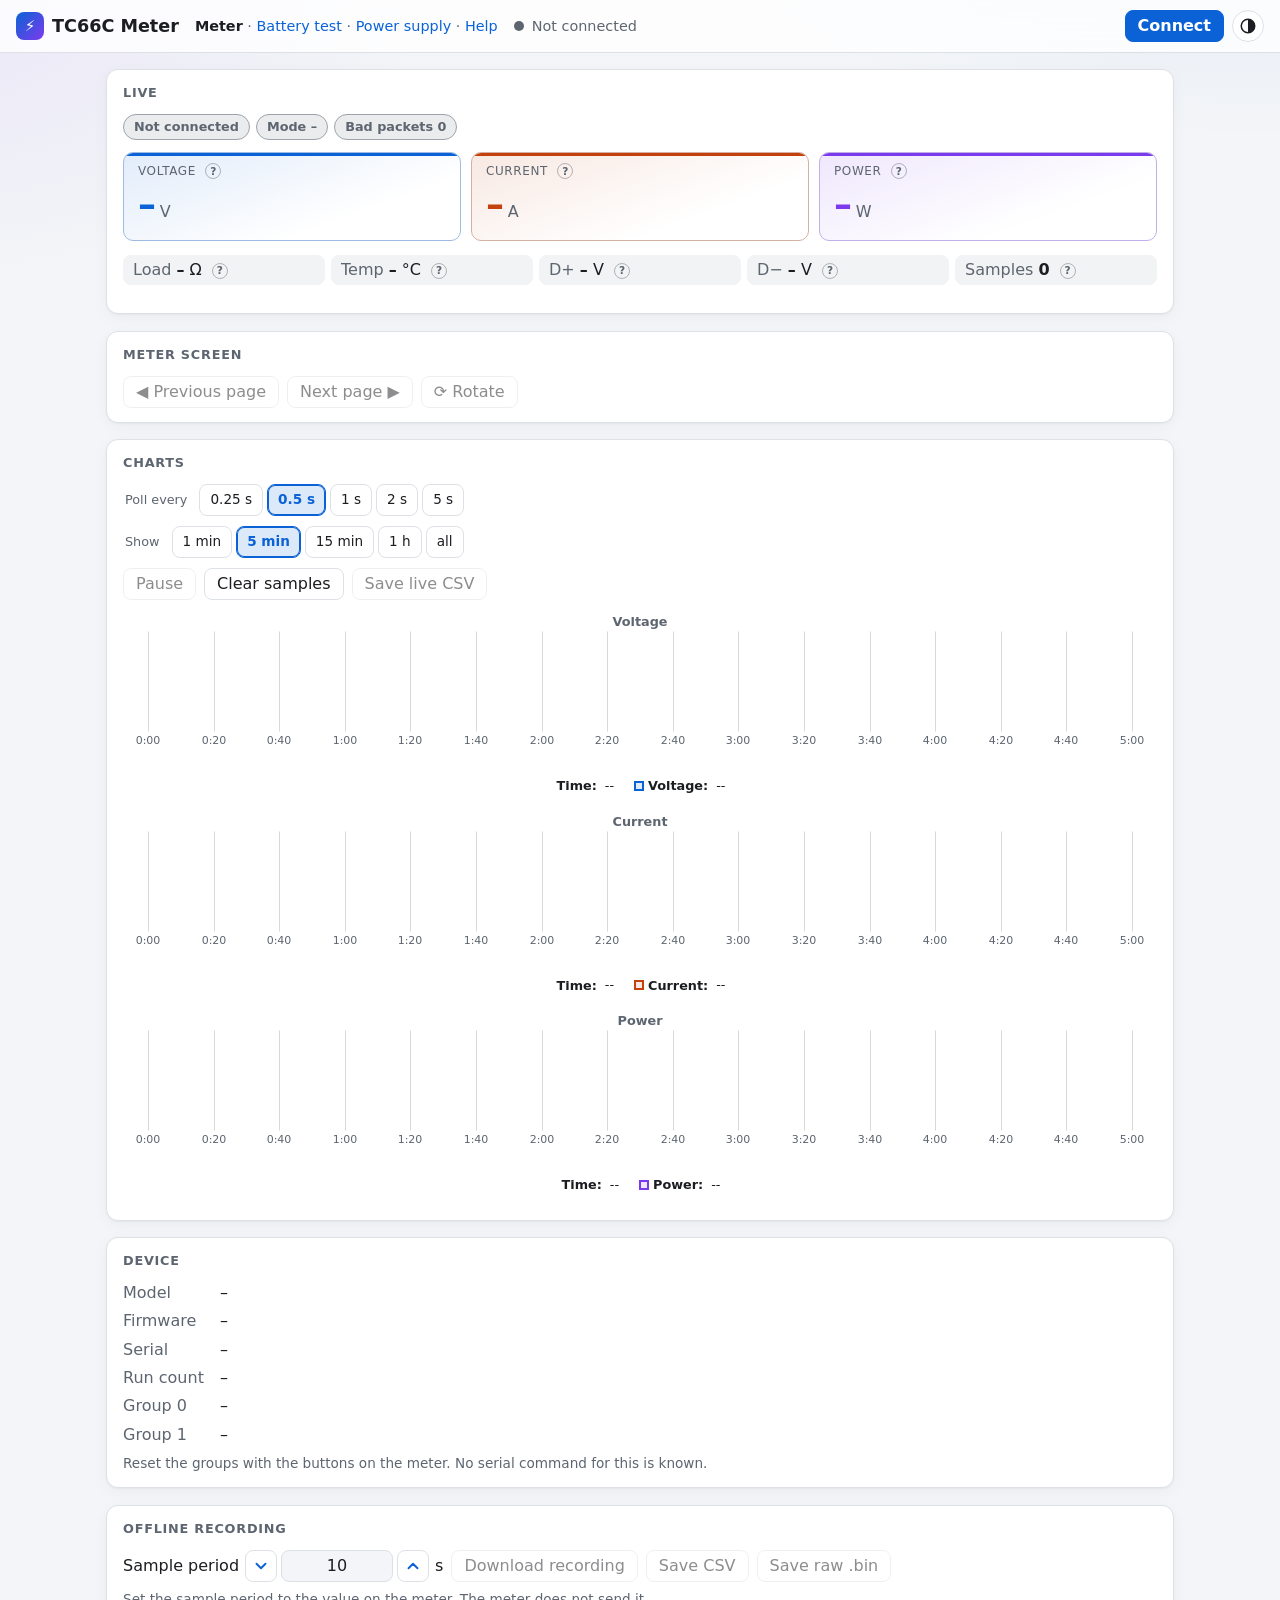
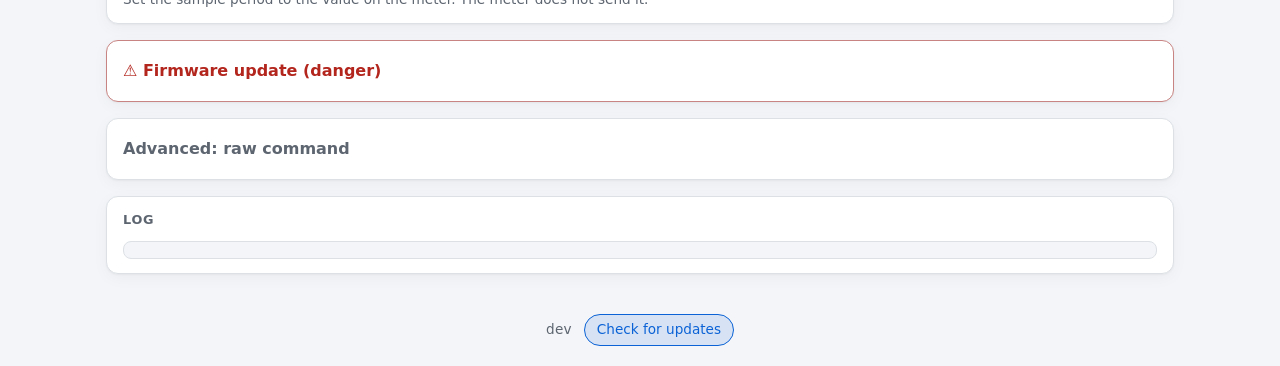
==== commit 6ced5c20: "feat: add reconnect, toasts, safety limits and windowed charts Reuse the allowed port and connect ag" ====
--- a/index.html
+++ b/index.html
@@ -13,6 +13,7 @@
 <title>TC66C Meter</title>
 <link rel="manifest" href="manifest.webmanifest">
 <link rel="icon" href="icon.svg" type="image/svg+xml">
+<link rel="stylesheet" href="js/vendor/uplot/uPlot.min.css">
 <link rel="stylesheet" href="css/style.css">
 </head>
 <body>
@@ -24,7 +25,8 @@
   </div>
   <div class="row header-actions">
     <button class="primary" id="connect">Connect</button>
-    <button id="disconnect" disabled>Disconnect</button>
+    <button id="choose-port" type="button" hidden title="Choose another serial port">Choose port…</button>
+    <button id="disconnect" hidden disabled>Disconnect</button>
     <button class="icon-button" id="theme-toggle" data-theme-toggle type="button" aria-label="Theme: auto">
       <svg class="icon-auto" aria-hidden="true" viewBox="0 0 24 24" width="18" height="18"><circle cx="12" cy="12" r="9" fill="none" stroke="currentColor" stroke-width="2" /><path d="M12 3a9 9 0 0 1 0 18Z" fill="currentColor" /></svg>
       <svg class="icon-sun" aria-hidden="true" viewBox="0 0 24 24" width="18" height="18"><g fill="none" stroke="currentColor" stroke-width="2" stroke-linecap="round"><circle cx="12" cy="12" r="4.5" /><path d="M12 2v2M12 20v2M2 12h2M20 12h2M4.9 4.9l1.4 1.4M17.7 17.7l1.4 1.4M4.9 19.1l1.4-1.4M17.7 6.3l1.4-1.4" /></g></svg>
@@ -103,9 +105,9 @@
       </div>
     </div>
     <div class="charts" role="img" aria-label="Charts of voltage, current and power over time. The current values are shown above.">
-      <canvas class="strip" id="chart-voltage"></canvas>
-      <canvas class="strip" id="chart-current"></canvas>
-      <canvas class="strip" id="chart-power"></canvas>
+      <div class="uchart" id="chart-voltage"></div>
+      <div class="uchart" id="chart-current"></div>
+      <div class="uchart" id="chart-power"></div>
     </div>
   </section>
 
@@ -134,9 +136,9 @@
     <p class="hint">Set the sample period to the value on the meter. The meter does not send it.</p>
     <div class="summary" id="recording-summary" hidden></div>
     <div class="charts" id="recording-charts" hidden role="img" aria-label="Charts of the offline recording. The summary is shown above.">
-      <canvas class="strip" id="recording-chart-voltage"></canvas>
-      <canvas class="strip" id="recording-chart-current"></canvas>
-      <canvas class="strip" id="recording-chart-power"></canvas>
+      <div class="uchart" id="recording-chart-voltage"></div>
+      <div class="uchart" id="recording-chart-current"></div>
+      <div class="uchart" id="recording-chart-power"></div>
     </div>
   </section>
 
@@ -208,8 +210,10 @@
   <span class="app-update-message" data-app-update-message role="status" hidden></span>
 </footer>
 <script src="js/version.js"></script>
+<script src="js/common.js"></script>
 <script src="js/tc66.js"></script>
-<script src="js/chart.js"></script>
+<script src="js/vendor/uplot/uPlot.iife.min.js"></script>
+<script src="js/uchart.js"></script>
 <script src="js/stepper.js"></script>
 <script src="js/theme.js"></script>
 <script src="js/app.js"></script>
--- a/js/vendor/uplot/uPlot.min.css
+++ b/js/vendor/uplot/uPlot.min.css
@@ -0,0 +1 @@
+.uplot, .uplot *, .uplot *::before, .uplot *::after {box-sizing: border-box;}.uplot {font-family: system-ui, -apple-system, "Segoe UI", Roboto, "Helvetica Neue", Arial, "Noto Sans", sans-serif, "Apple Color Emoji", "Segoe UI Emoji", "Segoe UI Symbol", "Noto Color Emoji";line-height: 1.5;width: min-content;}.u-title {text-align: center;font-size: 18px;font-weight: bold;}.u-wrap {position: relative;user-select: none;}.u-over, .u-under {position: absolute;}.u-under {overflow: hidden;}.uplot canvas {display: block;position: relative;width: 100%;height: 100%;}.u-axis {position: absolute;}.u-legend {font-size: 14px;margin: auto;text-align: center;}.u-inline {display: block;}.u-inline * {display: inline-block;}.u-inline tr {margin-right: 16px;}.u-legend th {font-weight: 600;}.u-legend th > * {vertical-align: middle;display: inline-block;}.u-legend .u-marker {width: 1em;height: 1em;margin-right: 4px;background-clip: padding-box !important;}.u-inline.u-live th::after {content: ":";vertical-align: middle;}.u-inline:not(.u-live) .u-value {display: none;}.u-series > * {padding: 4px;}.u-series th {cursor: pointer;}.u-legend .u-off > * {opacity: 0.3;}.u-select {background: rgba(0,0,0,0.07);position: absolute;pointer-events: none;}.u-cursor-x, .u-cursor-y {position: absolute;left: 0;top: 0;pointer-events: none;will-change: transform;}.u-hz .u-cursor-x, .u-vt .u-cursor-y {height: 100%;border-right: 1px dashed #607D8B;}.u-hz .u-cursor-y, .u-vt .u-cursor-x {width: 100%;border-bottom: 1px dashed #607D8B;}.u-cursor-pt {position: absolute;top: 0;left: 0;border-radius: 50%;border: 0 solid;pointer-events: none;will-change: transform;/*this has to be !important since we set inline "background" shorthand */background-clip: padding-box !important;}.u-axis.u-off, .u-select.u-off, .u-cursor-x.u-off, .u-cursor-y.u-off, .u-cursor-pt.u-off {display: none;}
--- a/css/style.css
+++ b/css/style.css
@@ -608,20 +608,7 @@
 }
 
 .photo-slot { display: flex; flex-direction: column; }
-.photo-img { width: 100%; height: auto; border-radius: 8px; }
-.photo-ph { display: none; }
-.photo-slot.is-empty .photo-img { display: none; }
-.photo-slot.is-empty .photo-ph {
-  display: flex;
-  align-items: center;
-  justify-content: center;
-  flex: 1;
-  min-height: 150px;
-  border: 2px dashed color-mix(in srgb, var(--color-muted) 40%, transparent);
-  border-radius: 8px;
-  color: var(--color-muted);
-  font-size: 0.9rem;
-}
+.photo-img { width: 100%; height: auto; border-radius: 8px; background: #fff; }
 
 .link-list { list-style: none; padding-left: 0; }
 .link-list li { margin: 6px 0; }
@@ -763,7 +750,8 @@
 .setpoint[data-setpoint="voltage"] { --tint: var(--color-voltage); }
 .setpoint[data-setpoint="current"] { --tint: var(--color-current); }
 
-.setpoint-dial { display: grid; grid-template-columns: auto minmax(0, 1fr) auto; align-items: center; gap: 8px; }
+/* ▼ value ▲ stay together in the middle of the box. */
+.setpoint-dial { display: grid; grid-template-columns: auto minmax(0, max-content) auto; justify-content: center; align-items: center; gap: 12px; }
 .step-button {
   display: inline-grid;
   place-items: center;
@@ -785,9 +773,8 @@
   min-inline-size: 0;
 }
 .setpoint-value input {
-  inline-size: 6.5ch; /* Fallback width. field-sizing fits the input to the number where supported. */
-  field-sizing: content;
-  min-inline-size: 3ch;
+  /* Every value has at most 5 characters (for example 32.00, 5.000 or 15.00), so the field is 5 digits wide. */
+  inline-size: calc(5ch + 14px);
   max-inline-size: 100%;
   padding: 2px 4px;
   border: 1px solid transparent;
@@ -919,3 +906,110 @@
 .chart-controls { display: grid; gap: 10px; }
 .auto-row { margin-top: 10px; }
 .auto-row + .row { margin-top: 12px; }
+.unconfirmed { color: var(--color-warning); font-weight: 700; margin-inline-start: 2px; }
+
+/* Edit dialog for a memory group (native modal <dialog>). */
+.preset-dialog {
+  inline-size: min(36rem, calc(100vw - 2 * var(--gutter)));
+  max-block-size: calc(100dvh - 2 * var(--gutter));
+  padding: 18px 20px;
+  border: 1px solid var(--color-border);
+  border-radius: var(--radius);
+  background: var(--color-panel);
+  color: var(--color-text);
+  box-shadow: 0 20px 60px rgb(0 0 0 / 0.35);
+}
+.preset-dialog h1 { margin: 0 0 6px; font-size: 1.15rem; }
+.preset-dialog::backdrop { background: rgb(0 0 0 / 0.45); }
+/* Keep the page behind the dialog from scrolling. */
+dialog:modal { overscroll-behavior: contain; }
+dialog::backdrop { overflow: hidden; overscroll-behavior: contain; }
+.preset-fields { display: grid; grid-template-columns: repeat(auto-fit, minmax(min(15rem, 100%), 1fr)); gap: 10px 14px; margin: 12px 0; }
+.preset-fields label { display: flex; flex-direction: column; align-items: stretch; gap: 4px; font-size: 0.85rem; color: var(--color-muted); }
+.preset-fields .stepper { inline-size: 100%; }
+.preset-fields .stepper input { flex: 1; inline-size: auto; color: var(--color-text); font-size: 1rem; }
+.preset-switches { display: grid; gap: 4px; }
+.dialog-actions { display: flex; flex-wrap: wrap; gap: 8px; justify-content: space-between; margin-top: 14px; }
+.dialog-actions-end { display: flex; gap: 8px; margin-inline-start: auto; }
+.lock-group { display: grid; gap: 2px; }
+.lock-group .hint { margin-top: 2px; }
+
+/* Photo of the DPS front panel on the help page. */
+.panel-photo { margin: 10px 0 14px; max-inline-size: 360px; }
+.panel-photo img { inline-size: 100%; block-size: auto; border-radius: 10px; background: #fff; }
+.panel-photo figcaption { margin-top: 6px; font-size: 0.8rem; color: var(--color-muted); }
+
+/* Toasts: short messages under the header. js/common.js adds them. */
+.toast-region {
+  position: fixed;
+  inset-block-start: 72px;
+  inset-inline-end: max(var(--gutter), env(safe-area-inset-right, 0px));
+  z-index: 40;
+  display: grid;
+  gap: 8px;
+  inline-size: min(380px, calc(100vw - 2 * var(--gutter)));
+  pointer-events: none;
+}
+.toast {
+  --tint: var(--color-accent);
+  display: flex;
+  align-items: flex-start;
+  gap: 8px;
+  padding: 8px 6px 8px 14px;
+  border: 1px solid color-mix(in srgb, var(--tint) 55%, var(--color-border));
+  border-inline-start: 4px solid var(--tint);
+  border-radius: 10px;
+  background: var(--color-panel);
+  color: var(--color-text);
+  box-shadow: 0 10px 30px rgb(0 0 0 / 0.25);
+  font-size: 0.9rem;
+  pointer-events: auto;
+}
+.toast span { flex: 1; padding-top: 4px; }
+.toast-error { --tint: var(--color-danger); }
+.toast-success { --tint: var(--color-success); }
+.toast-warning { --tint: var(--color-warning); }
+.toast-close { min-inline-size: var(--target-size); padding: 0; border: 0; background: transparent; font-size: 1.2rem; line-height: 1; }
+@media (prefers-reduced-motion: no-preference) {
+  .toast { animation: toast-in 0.2s ease-out; }
+}
+@keyframes toast-in { from { opacity: 0; transform: translateY(-6px); } }
+
+/* Power supply page: connection settings on top, Device full width. */
+.device-row { display: grid; }
+.device-row .device-controls { grid-template-columns: repeat(auto-fit, minmax(min(260px, 100%), 1fr)); align-items: start; }
+.connection-panel summary {
+  font-size: 0.8rem;
+  font-weight: 600;
+  text-transform: uppercase;
+  letter-spacing: 0.06em;
+}
+.connection-panel details[open] summary { margin-bottom: 8px; }
+
+/* Power supply warnings: a protection trip and a too low input voltage. */
+.protection-alert {
+  margin: 0 0 12px;
+  padding: 10px 14px;
+  border: 1px solid var(--color-danger);
+  border-inline-start-width: 4px;
+  border-radius: 8px;
+  background: color-mix(in srgb, var(--color-danger) 12%, transparent);
+  color: var(--color-text);
+}
+.protection-alert strong { color: var(--color-danger); }
+.input-warning {
+  margin: 0 0 12px;
+  padding: 8px 12px;
+  border-radius: 8px;
+  background: color-mix(in srgb, var(--color-warning) 14%, transparent);
+  color: var(--color-text);
+  font-size: 0.9rem;
+}
+.safety-limits { margin-top: 10px; }
+.safety-limits summary .hint { margin: 0 0 0 8px; font-weight: 400; text-transform: none; }
+.safety-limits.active summary .hint { color: var(--color-warning); font-weight: 600; }
+.dps-counters { margin-top: 10px; margin-bottom: 0; }
+.dps-counters .link-button { min-height: 0; }
+
+/* Links in text use the accent color in both themes. */
+:where(main, footer) a:not([class]) { color: var(--color-accent); }
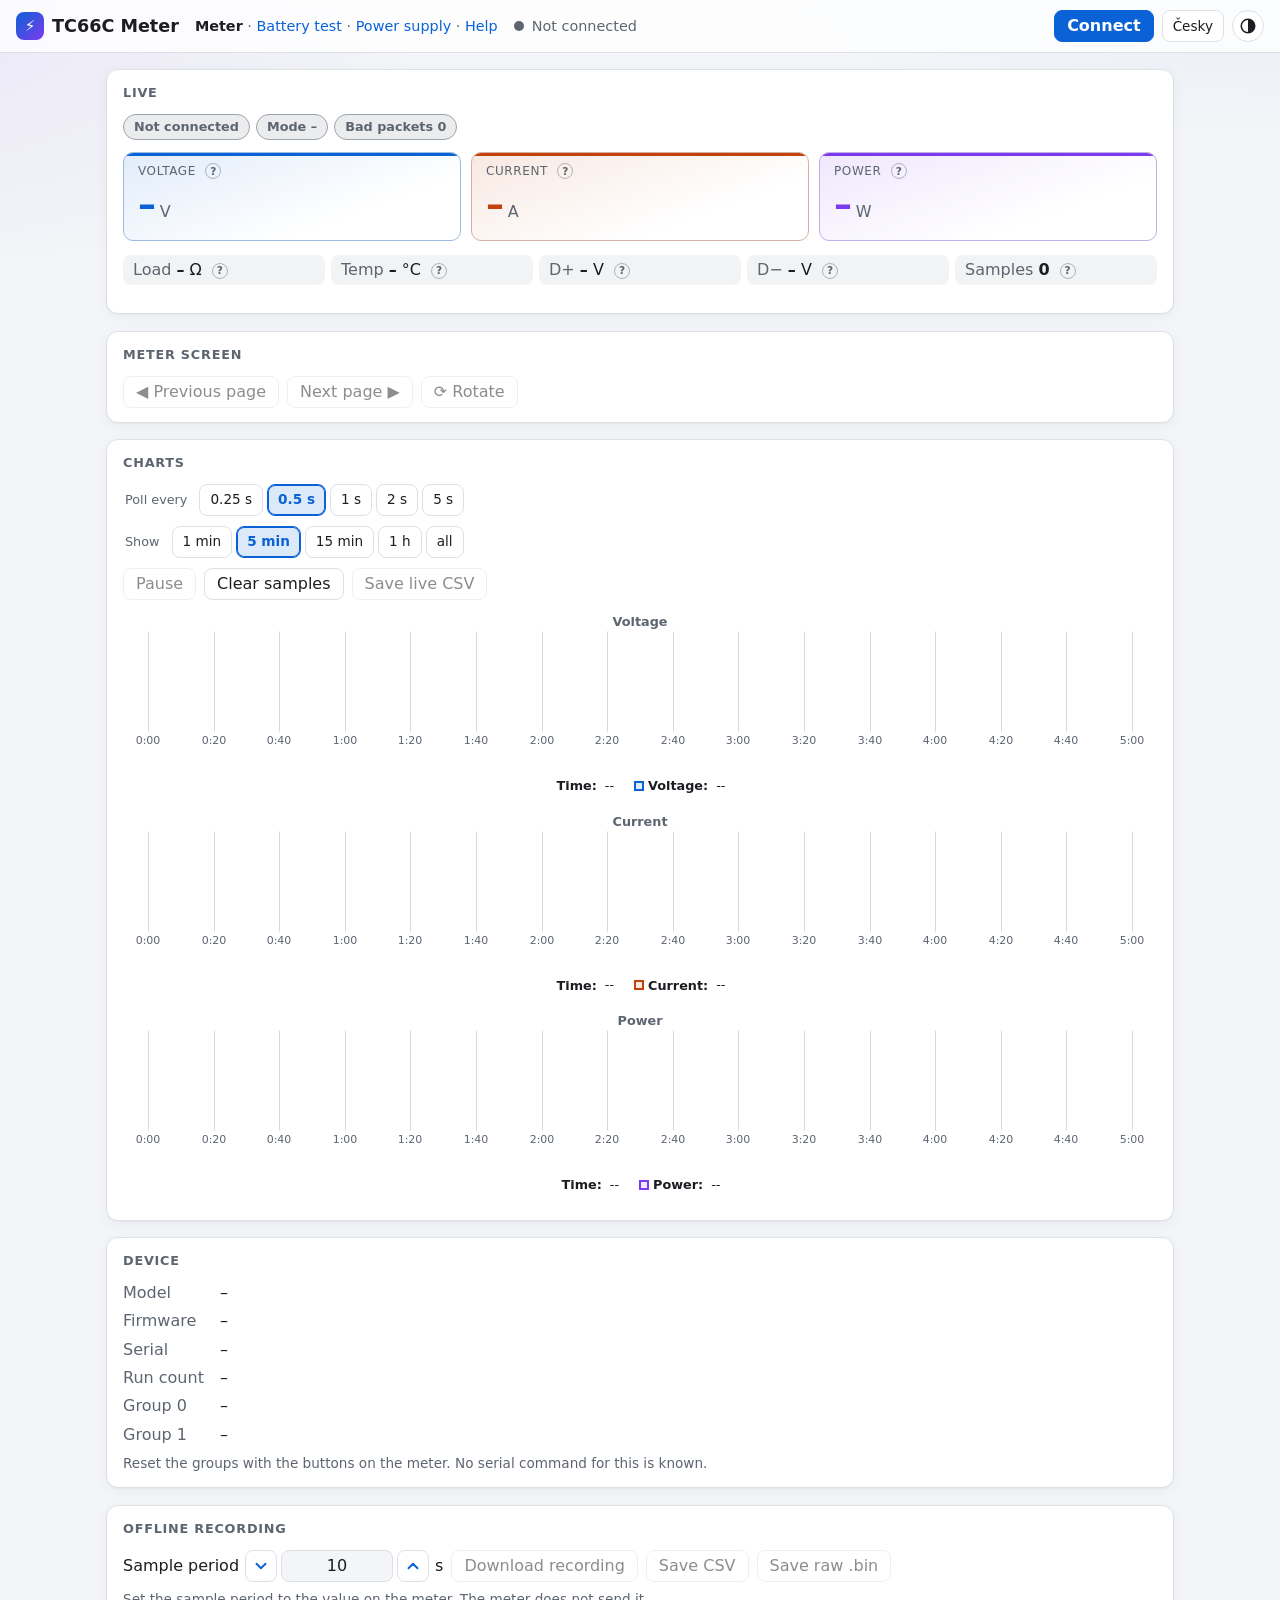
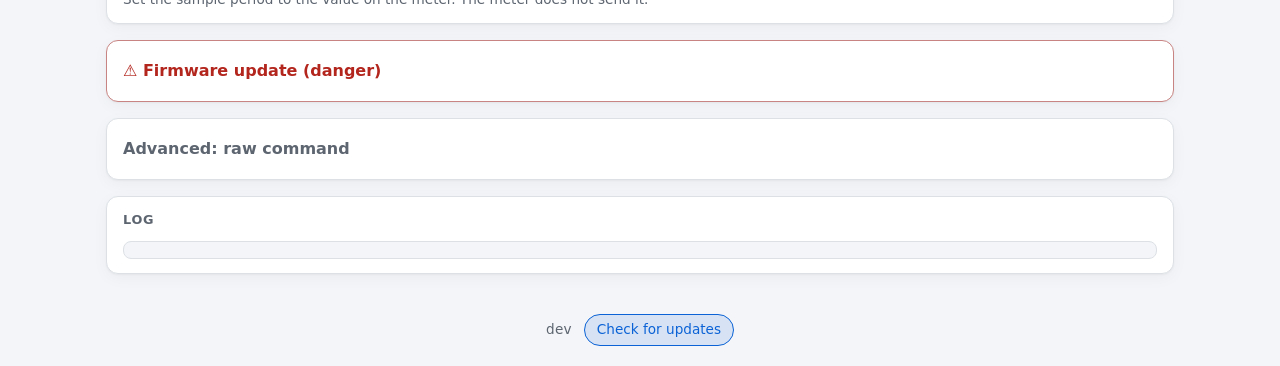
==== commit 468dba04: "feat: add a Czech version with a language switch Translate the pages to Czech when the browser langu" ====
--- a/index.html
+++ b/index.html
@@ -149,8 +149,8 @@
       <div class="warn-box" role="alert">
         <strong>Warning.</strong> A firmware update can make the meter unusable (a "brick").
         <ul>
-          <li>Flash <strong>only</strong> an official TC66 firmware image. A wrong file can destroy the meter.</li>
-          <li>Do <strong>not</strong> unplug the meter during the update.</li>
+          <li data-i18n-html="firmware-only-official">Flash <strong>only</strong> an official TC66 firmware image. A wrong file can destroy the meter.</li>
+          <li data-i18n-html="firmware-do-not-unplug">Do <strong>not</strong> unplug the meter during the update.</li>
           <li>Use a direct USB port. Do not use a hub.</li>
         </ul>
       </div>
@@ -158,10 +158,10 @@
       <h3>Step 1 — Enter bootloader mode</h3>
       <ol class="steps">
         <li>Disconnect the meter.</li>
-        <li>Press and hold the <strong>K1</strong> button.</li>
+        <li data-i18n-html="boot-hold-k1">Press and hold the <strong>K1</strong> button.</li>
         <li>Connect the meter while you hold K1.</li>
         <li>Release K1.</li>
-        <li>Click <strong>Connect</strong> at the top, then <strong>Check mode</strong> below.</li>
+        <li data-i18n-html="boot-click-connect">Click <strong>Connect</strong> at the top, then <strong>Check mode</strong> below.</li>
       </ol>
       <div class="row">
         <button id="check-mode" disabled>Check mode</button>
@@ -190,7 +190,7 @@
   <section aria-labelledby="raw-heading">
     <details>
       <summary id="raw-heading">Advanced: raw command</summary>
-      <p class="hint">Sends ASCII text with no terminator, then shows all bytes until 0.5 s of silence. <b>update</b> puts the meter into the bootloader.</p>
+      <p class="hint" data-i18n-html="raw-hint">Sends ASCII text with no terminator, then shows all bytes until 0.5 s of silence. <b>update</b> puts the meter into the bootloader.</p>
       <form class="row" id="raw-form">
         <input id="raw-command" placeholder="e.g. query" autocomplete="off" spellcheck="false" maxlength="64">
         <button id="raw-send" type="submit" disabled>Send</button>
@@ -210,6 +210,8 @@
   <span class="app-update-message" data-app-update-message role="status" hidden></span>
 </footer>
 <script src="js/version.js"></script>
+<script src="js/i18n-cs.js"></script>
+<script src="js/i18n.js"></script>
 <script src="js/common.js"></script>
 <script src="js/tc66.js"></script>
 <script src="js/vendor/uplot/uPlot.iife.min.js"></script>
--- a/css/style.css
+++ b/css/style.css
@@ -666,6 +666,9 @@
   color: var(--color-accent);
 }
 
+/* Header button that switches between English and Czech (js/i18n.js). */
+.lang-button { font-size: 0.85rem; padding-inline: 10px; }
+
 /* Power supply page */
 .readout.input { --tint: var(--color-input); }
 .dps-badges { display: flex; flex-wrap: wrap; gap: 6px; margin-bottom: 12px; }
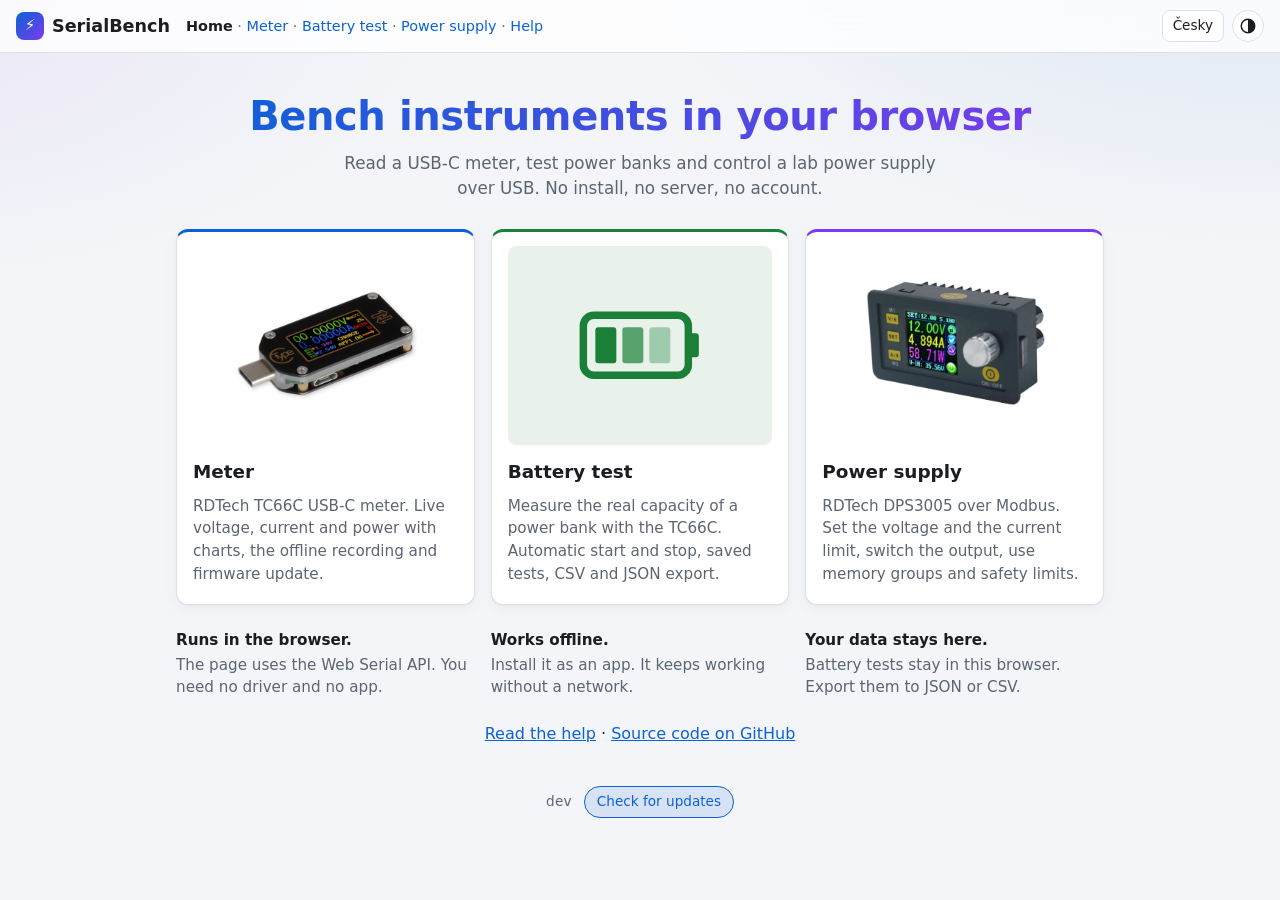
==== commit 6540a3f9: "feat: rename the app to SerialBench and add a start page Move the meter page to meter.html. The new " ====
--- a/index.html
+++ b/index.html
@@ -5,28 +5,22 @@
 <meta name="viewport" content="width=device-width, initial-scale=1, viewport-fit=cover">
 <meta name="color-scheme" content="light dark">
 <script>
-// Apply the stored color scheme before the first paint. js/app.js has the toggle logic.
+// Apply the stored color scheme before the first paint. js/theme.js has the toggle logic.
 try { var s = localStorage.getItem('color-scheme'); document.querySelector('meta[name="color-scheme"]').content = (s === 'light' || s === 'dark') ? s : 'light dark'; } catch {}
 </script>
 <meta name="theme-color" content="#ffffff" media="(prefers-color-scheme: light)">
 <meta name="theme-color" content="#1c1f23" media="(prefers-color-scheme: dark)">
-<title>TC66C Meter</title>
+<meta name="description" content="Bench instruments in the browser: read the RDTech TC66C USB-C meter, test power banks and control a DPS3005 power supply over Web Serial.">
+<title>SerialBench</title>
 <link rel="manifest" href="manifest.webmanifest">
 <link rel="icon" href="icon.svg" type="image/svg+xml">
-<link rel="stylesheet" href="js/vendor/uplot/uPlot.min.css">
 <link rel="stylesheet" href="css/style.css">
 </head>
 <body>
 <header>
-  <h1><span class="logo" aria-hidden="true">⚡</span>TC66C Meter</h1>
-  <nav class="page-nav"><span aria-current="page">Meter</span> · <a href="battery.html">Battery test</a> · <a href="dps.html">Power supply</a> · <a href="help.html">Help</a></nav>
-  <div class="status" role="status" aria-live="polite">
-    <span class="dot" id="status-dot"></span><span id="status-text">Not connected</span>
-  </div>
+  <h1><span class="logo" aria-hidden="true">⚡</span>SerialBench</h1>
+  <nav class="page-nav"><span aria-current="page">Home</span> · <a href="meter.html">Meter</a> · <a href="battery.html">Battery test</a> · <a href="dps.html">Power supply</a> · <a href="help.html">Help</a></nav>
   <div class="row header-actions">
-    <button class="primary" id="connect">Connect</button>
-    <button id="choose-port" type="button" hidden title="Choose another serial port">Choose port…</button>
-    <button id="disconnect" hidden disabled>Disconnect</button>
     <button class="icon-button" id="theme-toggle" data-theme-toggle type="button" aria-label="Theme: auto">
       <svg class="icon-auto" aria-hidden="true" viewBox="0 0 24 24" width="18" height="18"><circle cx="12" cy="12" r="9" fill="none" stroke="currentColor" stroke-width="2" /><path d="M12 3a9 9 0 0 1 0 18Z" fill="currentColor" /></svg>
       <svg class="icon-sun" aria-hidden="true" viewBox="0 0 24 24" width="18" height="18"><g fill="none" stroke="currentColor" stroke-width="2" stroke-linecap="round"><circle cx="12" cy="12" r="4.5" /><path d="M12 2v2M12 20v2M2 12h2M20 12h2M4.9 4.9l1.4 1.4M17.7 17.7l1.4 1.4M4.9 19.1l1.4-1.4M17.7 6.3l1.4-1.4" /></g></svg>
@@ -35,174 +29,46 @@
     </button>
   </div>
 </header>
-<main>
-  <section id="unsupported" class="error-message" hidden>
-    This browser has no Web Serial API. Use Chrome or Edge (or Firefox 151+), and open the page from a local file or from localhost/https.
-  </section>
+<main class="landing">
+  <div class="hero">
+    <h2>Bench instruments in your browser</h2>
+    <p>Read a USB-C meter, test power banks and control a lab power supply over USB. No install, no server, no account.</p>
+    <p id="unsupported" class="hero-warning" role="alert" hidden>
+      This browser has no Web Serial API. Use Chrome or Edge (or Firefox 151+), and open the page from a local file or from localhost/https.
+    </p>
+  </div>
 
-  <section aria-labelledby="live-heading">
-    <h2 id="live-heading">Live</h2>
-    <div class="dps-badges" aria-label="Meter state">
-      <span class="badge" id="badge-connection" data-state="neutral">Not connected</span>
-      <span class="badge" id="badge-mode" data-state="neutral">Mode –</span>
-      <span class="badge" id="badge-packets" data-state="neutral">Bad packets 0</span>
-    </div>
-    <div class="readouts">
-      <div class="readout voltage"><div class="label" data-unit="V">Voltage <button type="button" class="help-btn" popovertarget="help-voltage" aria-label="What is voltage?">?</button></div><span class="value" id="value-voltage">–</span><span class="unit">V</span></div>
-      <div class="readout current"><div class="label" data-unit="A">Current <button type="button" class="help-btn" popovertarget="help-current" aria-label="What is current?">?</button></div><span class="value" id="value-current">–</span><span class="unit">A</span></div>
-      <div class="readout power"><div class="label" data-unit="W">Power <button type="button" class="help-btn" popovertarget="help-power" aria-label="What is power?">?</button></div><span class="value" id="value-power">–</span><span class="unit">W</span></div>
-    </div>
-    <div class="secondary-values">
-      <div><span>Load </span><b id="value-resistance">–</b> Ω <button type="button" class="help-btn" popovertarget="help-resistance" aria-label="What is load resistance?">?</button></div>
-      <div><span>Temp </span><b id="value-temperature">–</b> °C <button type="button" class="help-btn" popovertarget="help-temperature" aria-label="What is temperature?">?</button></div>
-      <div><span>D+ </span><b id="value-data-plus">–</b> V <button type="button" class="help-btn" popovertarget="help-data-plus" aria-label="What is D+?">?</button></div>
-      <div><span>D− </span><b id="value-data-minus">–</b> V <button type="button" class="help-btn" popovertarget="help-data-minus" aria-label="What is D−?">?</button></div>
-      <div><span>Samples </span><b id="value-sample-count">0</b> <button type="button" class="help-btn" popovertarget="help-sample-count" aria-label="What is the sample count?">?</button></div>
-    </div>
-    <!-- Help texts for the live values. Each one opens from its "?" button. -->
-    <div popover id="help-voltage" class="help-pop">Bus voltage (VBUS) across the USB connector.</div>
-    <div popover id="help-current" class="help-pop">Current on the bus. It rises when the load draws power.</div>
-    <div popover id="help-power" class="help-pop">Power now. Power is voltage times current.</div>
-    <div popover id="help-resistance" class="help-pop">Load resistance. The meter computes it from the voltage and the current.</div>
-    <div popover id="help-temperature" class="help-pop">Internal temperature of the meter.</div>
-    <div popover id="help-data-plus" class="help-pop">Voltage on the USB D+ data line. A charger sets D+ and D− to tell the device how much current it can draw. This is the charge mode.</div>
-    <div popover id="help-data-minus" class="help-pop">Voltage on the USB D− data line. With D+, it shows the charger handshake, for example USB BC1.2 or Quick Charge.</div>
-    <div popover id="help-sample-count" class="help-pop">Number of readings since you connected.</div>
-  </section>
+  <div class="tool-cards">
+    <article class="tool-card" style="--tint: var(--color-voltage)">
+      <img src="img/tc66c.jpg" alt="" width="1080" height="1080" loading="lazy">
+      <h2><a class="card-link" href="meter.html">Meter</a></h2>
+      <p>RDTech TC66C USB-C meter. Live voltage, current and power with charts, the offline recording and firmware update.</p>
+    </article>
+    <article class="tool-card" style="--tint: var(--color-success)">
+      <svg class="tool-card-art" viewBox="0 0 120 90" aria-hidden="true">
+        <rect x="22" y="25" width="70" height="40" rx="7" fill="none" stroke="currentColor" stroke-width="5" />
+        <rect x="92" y="37" width="7" height="16" rx="2" fill="currentColor" />
+        <rect x="30" y="33" width="14" height="24" rx="2" fill="currentColor" />
+        <rect x="48" y="33" width="14" height="24" rx="2" fill="currentColor" opacity="0.7" />
+        <rect x="66" y="33" width="14" height="24" rx="2" fill="currentColor" opacity="0.35" />
+      </svg>
+      <h2><a class="card-link" href="battery.html">Battery test</a></h2>
+      <p>Measure the real capacity of a power bank with the TC66C. Automatic start and stop, saved tests, CSV and JSON export.</p>
+    </article>
+    <article class="tool-card" style="--tint: var(--color-power)">
+      <img src="img/dps.jpg" alt="" width="1133" height="1073" loading="lazy">
+      <h2><a class="card-link" href="dps.html">Power supply</a></h2>
+      <p>RDTech DPS3005 over Modbus. Set the voltage and the current limit, switch the output, use memory groups and safety limits.</p>
+    </article>
+  </div>
 
-  <section aria-labelledby="screen-heading">
-    <h2 id="screen-heading">Meter screen</h2>
-    <div class="row">
-      <button data-command="lastp" disabled>◀ Previous page</button>
-      <button data-command="nextp" disabled>Next page ▶</button>
-      <button data-command="rotat" disabled>⟳ Rotate</button>
-    </div>
-  </section>
+  <ul class="landing-facts">
+    <li><strong>Runs in the browser.</strong> The page uses the Web Serial API. You need no driver and no app.</li>
+    <li><strong>Works offline.</strong> Install it as an app. It keeps working without a network.</li>
+    <li><strong>Your data stays here.</strong> Battery tests stay in this browser. Export them to JSON or CSV.</li>
+  </ul>
 
-  <section aria-labelledby="charts-heading">
-    <h2 id="charts-heading">Charts</h2>
-    <div class="chart-controls">
-      <fieldset class="segmented" id="poll-interval">
-        <legend>Poll every</legend>
-        <label><input type="radio" name="poll-interval" value="250"><span>0.25 s</span></label>
-        <label><input type="radio" name="poll-interval" value="500" checked><span>0.5 s</span></label>
-        <label><input type="radio" name="poll-interval" value="1000"><span>1 s</span></label>
-        <label><input type="radio" name="poll-interval" value="2000"><span>2 s</span></label>
-        <label><input type="radio" name="poll-interval" value="5000"><span>5 s</span></label>
-      </fieldset>
-      <fieldset class="segmented" id="chart-window">
-        <legend>Show</legend>
-        <label><input type="radio" name="chart-window" value="60"><span>1 min</span></label>
-        <label><input type="radio" name="chart-window" value="300" checked><span>5 min</span></label>
-        <label><input type="radio" name="chart-window" value="900"><span>15 min</span></label>
-        <label><input type="radio" name="chart-window" value="3600"><span>1 h</span></label>
-        <label><input type="radio" name="chart-window" value="0"><span>all</span></label>
-      </fieldset>
-      <div class="row">
-        <button id="pause" disabled>Pause</button>
-        <button id="clear">Clear samples</button>
-        <button id="save-live" disabled>Save live CSV</button>
-      </div>
-    </div>
-    <div class="charts" role="img" aria-label="Charts of voltage, current and power over time. The current values are shown above.">
-      <div class="uchart" id="chart-voltage"></div>
-      <div class="uchart" id="chart-current"></div>
-      <div class="uchart" id="chart-power"></div>
-    </div>
-  </section>
-
-  <section aria-labelledby="device-heading">
-    <h2 id="device-heading">Device</h2>
-    <dl class="info">
-      <dt>Model</dt><dd id="device-model">–</dd>
-      <dt>Firmware</dt><dd id="device-firmware">–</dd>
-      <dt>Serial</dt><dd id="device-serial">–</dd>
-      <dt>Run count</dt><dd id="device-run-count">–</dd>
-      <dt>Group 0</dt><dd id="device-group-0">–</dd>
-      <dt>Group 1</dt><dd id="device-group-1">–</dd>
-    </dl>
-    <p class="hint">Reset the groups with the buttons on the meter. No serial command for this is known.</p>
-  </section>
-
-  <section aria-labelledby="recording-heading">
-    <h2 id="recording-heading">Offline recording</h2>
-    <div class="row">
-      <label>Sample period <input type="number" id="sample-period" min="1" max="3600" step="1" value="10" data-stepper="sample period"> s</label>
-      <button id="download-recording" disabled>Download recording</button>
-      <button id="save-recording-csv" disabled>Save CSV</button>
-      <button id="save-recording-bin" disabled>Save raw .bin</button>
-      <span id="recording-progress" class="hint" role="status"></span>
-    </div>
-    <p class="hint">Set the sample period to the value on the meter. The meter does not send it.</p>
-    <div class="summary" id="recording-summary" hidden></div>
-    <div class="charts" id="recording-charts" hidden role="img" aria-label="Charts of the offline recording. The summary is shown above.">
-      <div class="uchart" id="recording-chart-voltage"></div>
-      <div class="uchart" id="recording-chart-current"></div>
-      <div class="uchart" id="recording-chart-power"></div>
-    </div>
-  </section>
-
-  <section class="danger" aria-labelledby="update-heading">
-    <details id="update-details">
-      <summary id="update-heading">⚠ Firmware update (danger)</summary>
-
-      <div class="warn-box" role="alert">
-        <strong>Warning.</strong> A firmware update can make the meter unusable (a "brick").
-        <ul>
-          <li data-i18n-html="firmware-only-official">Flash <strong>only</strong> an official TC66 firmware image. A wrong file can destroy the meter.</li>
-          <li data-i18n-html="firmware-do-not-unplug">Do <strong>not</strong> unplug the meter during the update.</li>
-          <li>Use a direct USB port. Do not use a hub.</li>
-        </ul>
-      </div>
-
-      <h3>Step 1 — Enter bootloader mode</h3>
-      <ol class="steps">
-        <li>Disconnect the meter.</li>
-        <li data-i18n-html="boot-hold-k1">Press and hold the <strong>K1</strong> button.</li>
-        <li>Connect the meter while you hold K1.</li>
-        <li>Release K1.</li>
-        <li data-i18n-html="boot-click-connect">Click <strong>Connect</strong> at the top, then <strong>Check mode</strong> below.</li>
-      </ol>
-      <div class="row">
-        <button id="check-mode" disabled>Check mode</button>
-        <span>Mode: <b id="update-mode">unknown</b></span>
-      </div>
-
-      <h3>Step 2 — Choose the firmware file</h3>
-      <div class="row">
-        <input type="file" id="firmware-file" accept=".bin,application/octet-stream">
-      </div>
-      <p id="firmware-info" class="hint"></p>
-
-      <h3>Step 3 — Flash</h3>
-      <label class="confirm">
-        <input type="checkbox" id="update-confirm">
-        I understand this can permanently brick the meter.
-      </label>
-      <div class="row">
-        <button id="flash" class="danger-button" disabled>Flash firmware</button>
-        <span id="flash-status" class="hint" role="status"></span>
-      </div>
-      <progress id="flash-progress" max="100" value="0" hidden></progress>
-    </details>
-  </section>
-
-  <section aria-labelledby="raw-heading">
-    <details>
-      <summary id="raw-heading">Advanced: raw command</summary>
-      <p class="hint" data-i18n-html="raw-hint">Sends ASCII text with no terminator, then shows all bytes until 0.5 s of silence. <b>update</b> puts the meter into the bootloader.</p>
-      <form class="row" id="raw-form">
-        <input id="raw-command" placeholder="e.g. query" autocomplete="off" spellcheck="false" maxlength="64">
-        <button id="raw-send" type="submit" disabled>Send</button>
-      </form>
-      <pre id="raw-output" hidden></pre>
-    </details>
-  </section>
-
-  <section aria-labelledby="log-heading">
-    <h2 id="log-heading">Log</h2>
-    <pre id="log" aria-live="polite"></pre>
-  </section>
+  <p class="landing-more"><a href="help.html">Read the help</a> · <a href="https://github.com/mival/tc66-web-app" target="_blank" rel="noopener">Source code on GitHub</a></p>
 </main>
 <footer class="app-foot">
   <span class="app-version" data-app-version>dev</span>
@@ -212,14 +78,13 @@
 <script src="js/version.js"></script>
 <script src="js/i18n-cs.js"></script>
 <script src="js/i18n.js"></script>
-<script src="js/common.js"></script>
-<script src="js/tc66.js"></script>
-<script src="js/vendor/uplot/uPlot.iife.min.js"></script>
-<script src="js/uchart.js"></script>
-<script src="js/stepper.js"></script>
 <script src="js/theme.js"></script>
-<script src="js/app.js"></script>
 <script src="js/pwa.js"></script>
 <script src="js/update.js"></script>
+<script>
+Theme.init();
+// Show the warning when the browser cannot open a serial port.
+if (!('serial' in navigator)) document.getElementById('unsupported').hidden = false;
+</script>
 </body>
 </html>
--- a/css/style.css
+++ b/css/style.css
@@ -161,6 +161,8 @@
   color: #fff;
 }
 header .status { margin-right: auto; }
+/* A page without a status (start page, help): the nav pushes the buttons to the right. */
+header:not(:has(.status)) .page-nav { margin-right: auto; }
 .header-actions { flex-wrap: nowrap; }
 
 .icon-button {
@@ -1016,3 +1018,100 @@
 
 /* Links in text use the accent color in both themes. */
 :where(main, footer) a:not([class]) { color: var(--color-accent); }
+
+/* ---------- Landing page (index.html) ---------- */
+
+.landing { max-width: 960px; gap: calc(var(--gutter) * 1.5); }
+
+.hero { text-align: center; padding: 24px 0 4px; }
+.hero h2,
+.tool-card h2 { text-transform: none; letter-spacing: normal; }
+.hero h2 {
+  letter-spacing: -0.01em;
+  font-size: clamp(1.6rem, 4vw + 0.5rem, 2.5rem);
+  line-height: 1.15;
+  margin: 0 0 12px;
+  background: linear-gradient(90deg, var(--color-voltage), var(--color-power));
+  -webkit-background-clip: text;
+  background-clip: text;
+  color: transparent;
+}
+.hero p { color: var(--color-muted); font-size: 1.05rem; max-width: 36em; margin: 0 auto; line-height: 1.5; }
+.hero .hero-warning {
+  margin-top: 16px;
+  padding: 10px 14px;
+  border: 1px solid color-mix(in srgb, var(--color-danger) 50%, var(--color-border));
+  border-radius: var(--radius);
+  color: var(--color-danger);
+  font-size: 0.95rem;
+}
+
+.tool-cards {
+  display: grid;
+  grid-template-columns: repeat(auto-fit, minmax(240px, 1fr));
+  gap: var(--gutter);
+}
+
+/* The whole card is a link: the heading link stretches over the card with ::after. */
+.tool-card {
+  position: relative;
+  display: grid;
+  grid-template-rows: subgrid;
+  grid-row: span 3;
+  gap: 10px;
+  padding: 14px 16px 18px;
+  background: var(--color-panel);
+  border: 1px solid var(--color-border);
+  border-top: 3px solid var(--tint, var(--color-accent));
+  border-radius: var(--radius);
+  box-shadow: var(--shadow);
+  transition: transform 0.15s ease, box-shadow 0.15s ease, border-color 0.15s ease;
+}
+.tool-card > img,
+.tool-card > .tool-card-art {
+  width: 100%;
+  height: auto;
+  aspect-ratio: 4 / 3;
+  border-radius: 8px;
+}
+/* One card for each row on a phone: a wide, short image keeps the cards small. */
+@media (max-width: 560px) {
+  .tool-card > img,
+  .tool-card > .tool-card-art { aspect-ratio: 2 / 1; }
+}
+.tool-card > img { object-fit: contain; background: #fff; }
+.tool-card > .tool-card-art {
+  padding: 12%;
+  box-sizing: border-box;
+  color: var(--tint);
+  background: color-mix(in srgb, var(--tint) 10%, var(--color-panel));
+}
+.tool-card h2 { margin: 4px 0 0; font-size: 1.15rem; }
+.tool-card p { margin: 0; color: var(--color-muted); line-height: 1.5; font-size: 0.95rem; }
+.tool-card a.card-link { color: var(--color-text); text-decoration: none; }
+.tool-card a.card-link::after { content: ""; position: absolute; inset: 0; border-radius: inherit; }
+.tool-card a.card-link:focus-visible { outline: none; }
+.tool-card:has(a.card-link:focus-visible) { outline: 2px solid var(--color-accent); outline-offset: 2px; }
+.tool-card:has(a.card-link:hover) {
+  border-color: color-mix(in srgb, var(--tint) 60%, var(--color-border));
+  border-top-color: var(--tint);
+  box-shadow: 0 2px 4px rgb(0 0 0 / 0.06), 0 10px 28px rgb(0 0 0 / 0.08);
+}
+.tool-card:has(a.card-link:hover) a.card-link { color: var(--tint); }
+@media (prefers-reduced-motion: no-preference) {
+  .tool-card:has(a.card-link:hover) { transform: translateY(-2px); }
+}
+
+.landing-facts {
+  list-style: none;
+  padding: 0;
+  margin: 0;
+  display: grid;
+  grid-template-columns: repeat(auto-fit, minmax(220px, 1fr));
+  gap: var(--gutter);
+}
+.landing-facts li { line-height: 1.5; color: var(--color-muted); font-size: 0.95rem; }
+.landing-facts strong { display: block; color: var(--color-text); margin-bottom: 2px; }
+
+.landing-more { text-align: center; margin: 0; }
+.landing-more a { color: var(--color-accent); }
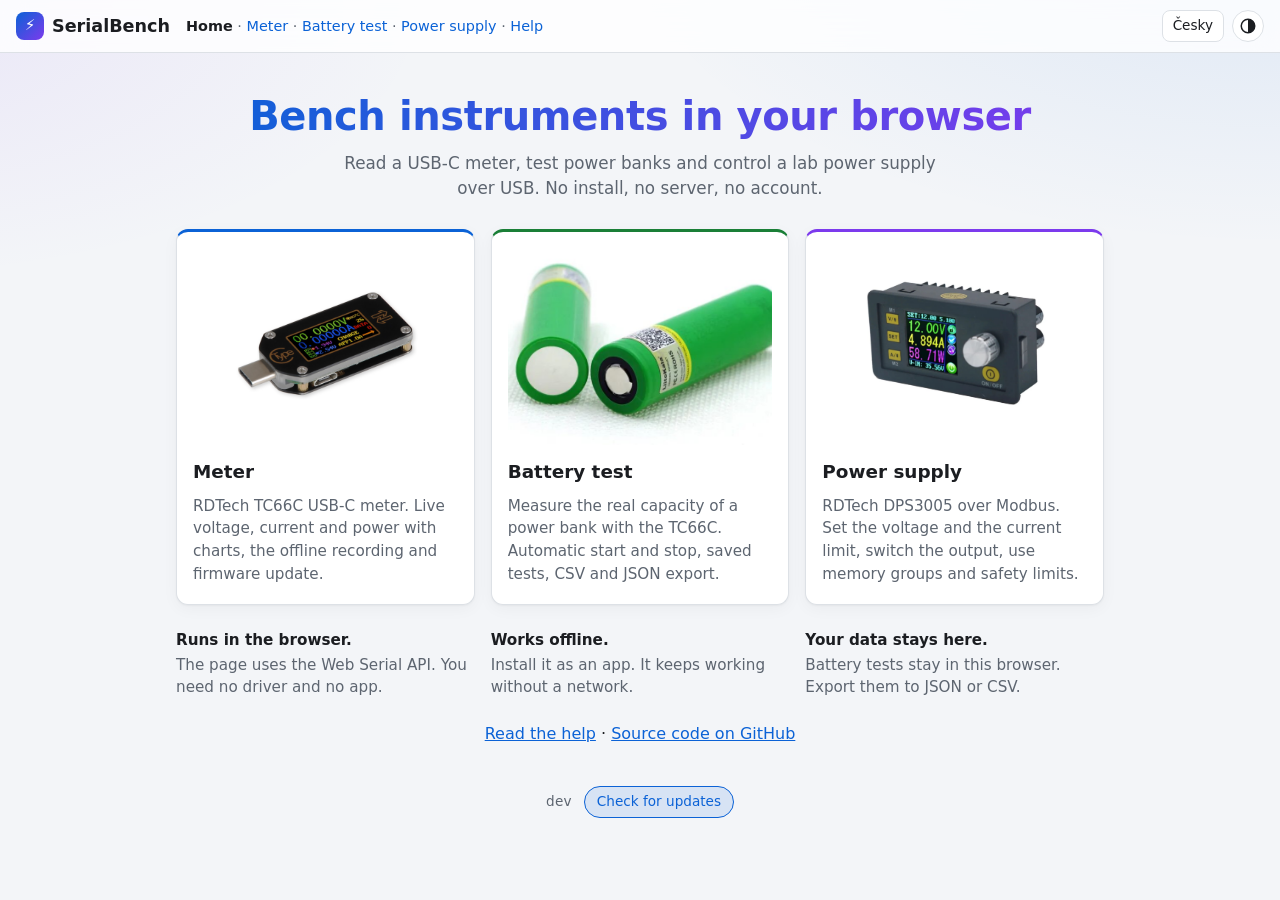
==== commit 02f431d8: "feat: show a photo of battery cells on the battery test card" ====
--- a/index.html
+++ b/index.html
@@ -45,13 +45,7 @@
       <p>RDTech TC66C USB-C meter. Live voltage, current and power with charts, the offline recording and firmware update.</p>
     </article>
     <article class="tool-card" style="--tint: var(--color-success)">
-      <svg class="tool-card-art" viewBox="0 0 120 90" aria-hidden="true">
-        <rect x="22" y="25" width="70" height="40" rx="7" fill="none" stroke="currentColor" stroke-width="5" />
-        <rect x="92" y="37" width="7" height="16" rx="2" fill="currentColor" />
-        <rect x="30" y="33" width="14" height="24" rx="2" fill="currentColor" />
-        <rect x="48" y="33" width="14" height="24" rx="2" fill="currentColor" opacity="0.7" />
-        <rect x="66" y="33" width="14" height="24" rx="2" fill="currentColor" opacity="0.35" />
-      </svg>
+      <img class="cover" src="img/battery.jpg" alt="" width="720" height="468" loading="lazy">
       <h2><a class="card-link" href="battery.html">Battery test</a></h2>
       <p>Measure the real capacity of a power bank with the TC66C. Automatic start and stop, saved tests, CSV and JSON export.</p>
     </article>
--- a/css/style.css
+++ b/css/style.css
@@ -1067,8 +1067,7 @@
   box-shadow: var(--shadow);
   transition: transform 0.15s ease, box-shadow 0.15s ease, border-color 0.15s ease;
 }
-.tool-card > img,
-.tool-card > .tool-card-art {
+.tool-card > img {
   width: 100%;
   height: auto;
   aspect-ratio: 4 / 3;
@@ -1076,16 +1075,11 @@
 }
 /* One card for each row on a phone: a wide, short image keeps the cards small. */
 @media (max-width: 560px) {
-  .tool-card > img,
-  .tool-card > .tool-card-art { aspect-ratio: 2 / 1; }
+  .tool-card > img { aspect-ratio: 2 / 1; }
 }
 .tool-card > img { object-fit: contain; background: #fff; }
-.tool-card > .tool-card-art {
-  padding: 12%;
-  box-sizing: border-box;
-  color: var(--tint);
-  background: color-mix(in srgb, var(--tint) 10%, var(--color-panel));
-}
+/* A photo with its own background fills the whole image area. */
+.tool-card > img.cover { object-fit: cover; }
 .tool-card h2 { margin: 4px 0 0; font-size: 1.15rem; }
 .tool-card p { margin: 0; color: var(--color-muted); line-height: 1.5; font-size: 0.95rem; }
 .tool-card a.card-link { color: var(--color-text); text-decoration: none; }
